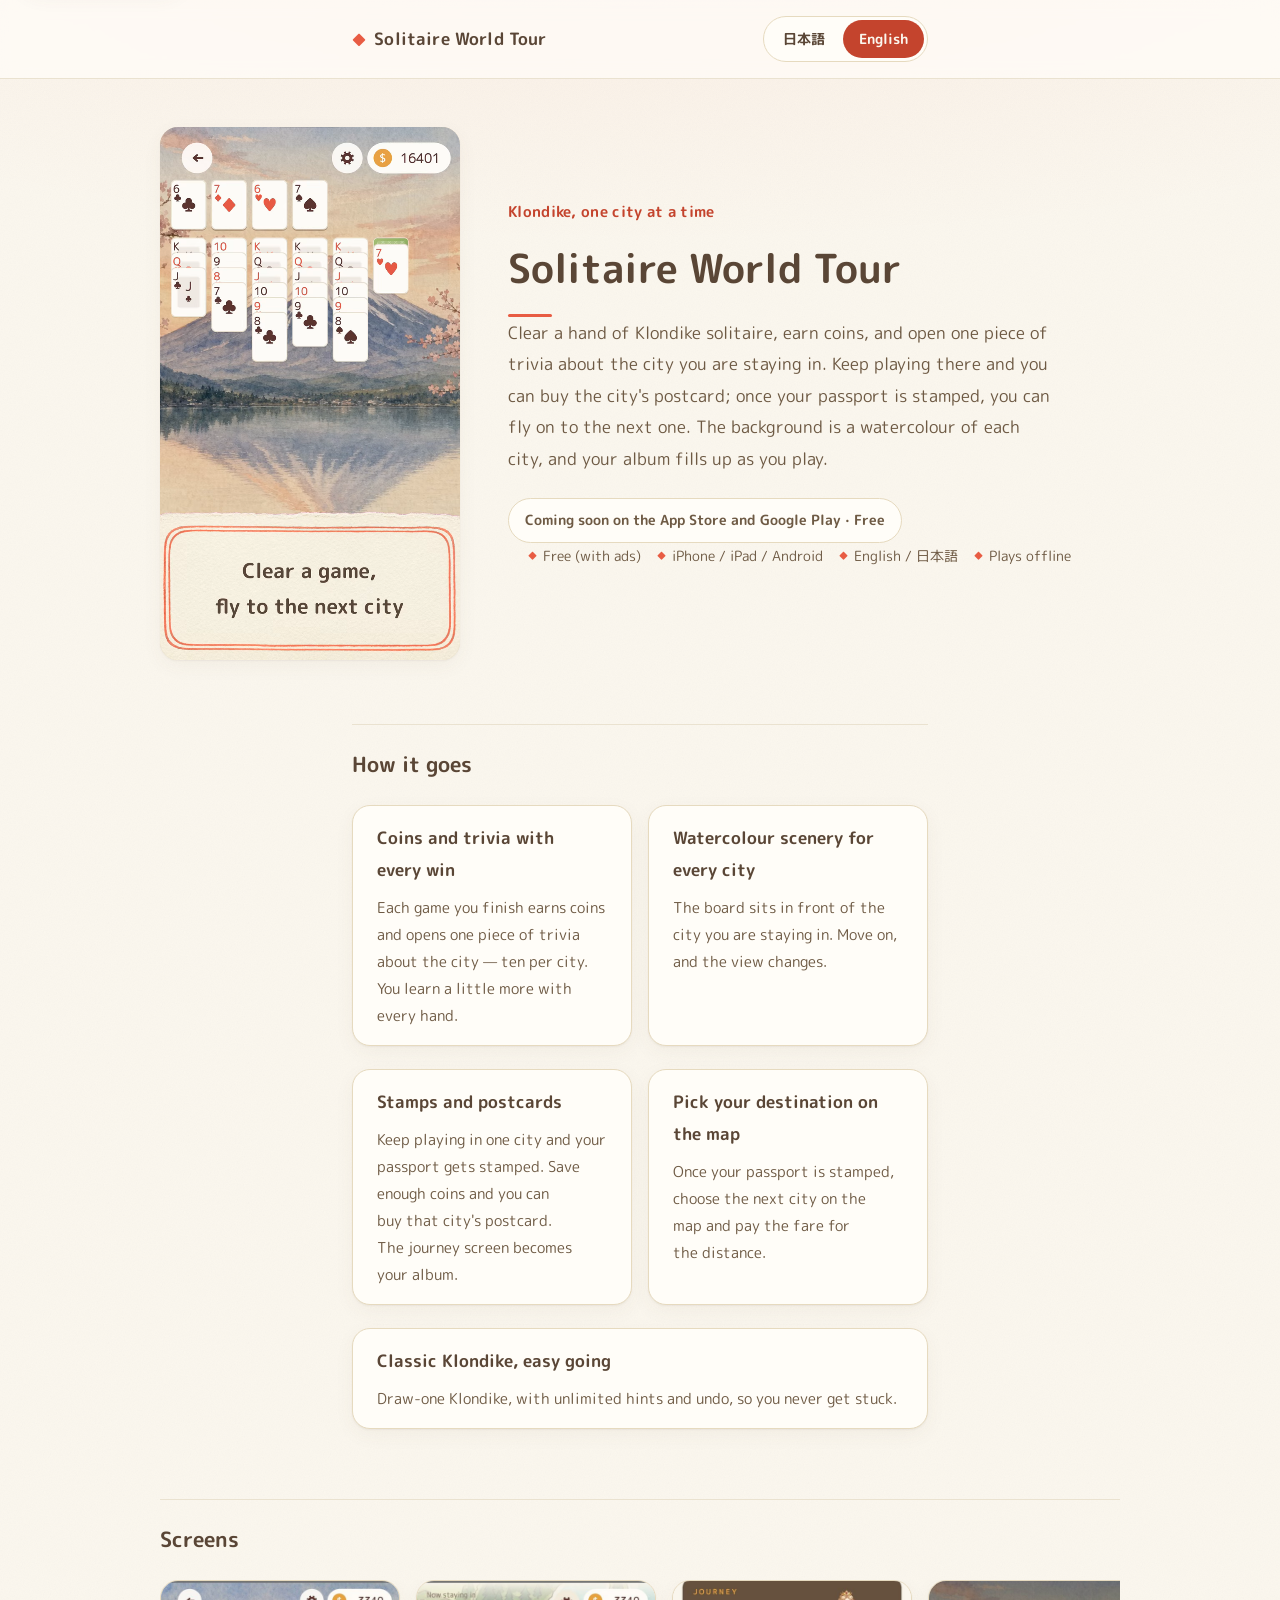
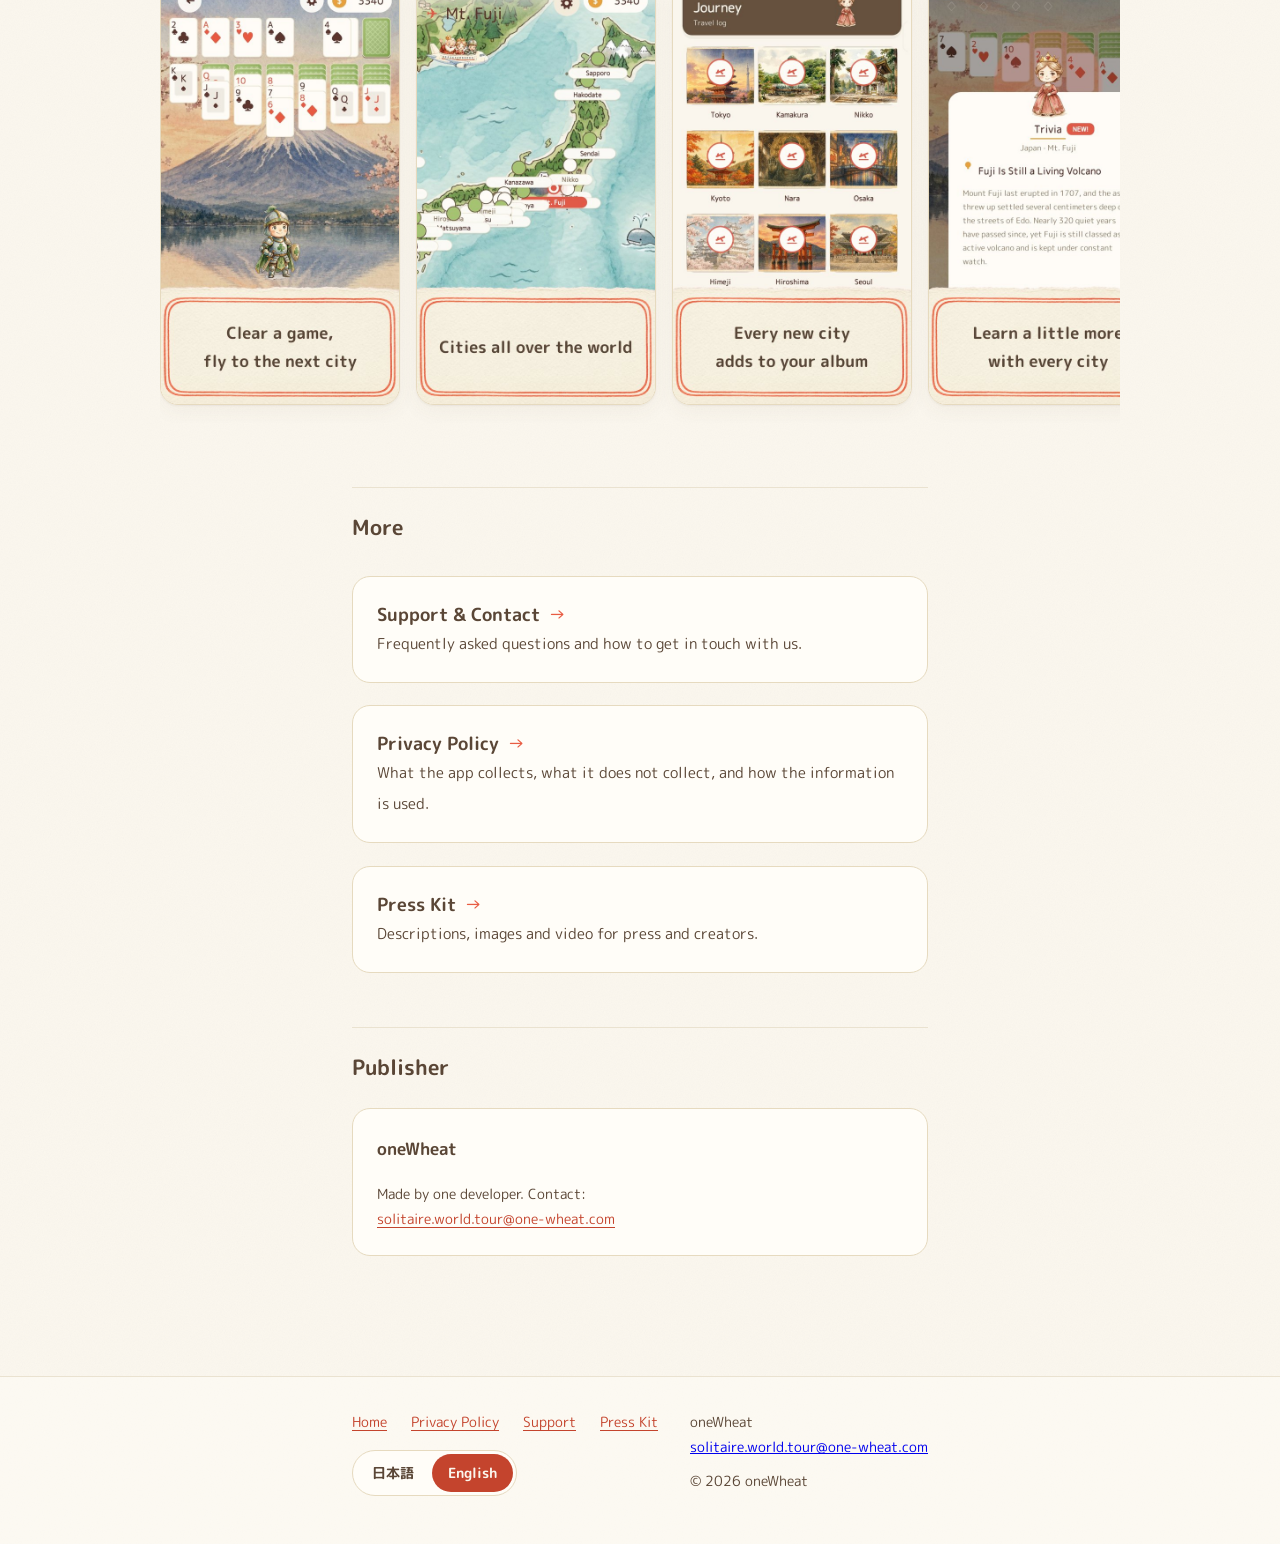
==== index.html @ 3967bf28 "update" ====
<!DOCTYPE html>
<html lang="ja">
<head>
<meta charset="utf-8">
<meta name="viewport" content="width=device-width, initial-scale=1">
<meta name="color-scheme" content="light">
<title>ソリティア世界旅行 / Solitaire World Tour</title>
<meta name="description" content="ソリティア世界旅行 — クロンダイク・ソリティアを遊んでコインを貯め、世界の街をひとつずつ巡る癒やし系のカードゲーム。Solitaire World Tour — clear a hand of Klondike, earn coins, and fly from city to city. Free on iOS and Android.">
<meta property="og:type" content="website">
<meta property="og:title" content="ソリティア世界旅行 / Solitaire World Tour">
<meta property="og:description" content="世界の街をめぐる、水彩のカードゲーム。Klondike, one city at a time.">
<meta property="og:image" content="https://shunchobi.github.io/solitaire-world-tour-site/assets/press/feature-graphic-ja.jpg">
<meta property="og:url" content="https://shunchobi.github.io/solitaire-world-tour-site/">
<meta name="twitter:card" content="summary_large_image">
<link rel="icon" href="assets/favicon.svg" type="image/svg+xml">
<link rel="preload" href="assets/fonts/mplus-rounded1c-400.woff2" as="font" type="font/woff2" crossorigin>
<link rel="stylesheet" href="assets/style.css">
<script>
/* 描画前に表示言語を決めてちらつきを防ぐ。切り替えの配線は assets/lang.js。
   優先順は ?lang= → 保存値 → 端末の言語。4 ページで同一内容に保つこと。 */
(function () {
  var d = document.documentElement, lang = null, saved = null;
  var m = /[?&]lang=(ja|en)(?:&|$)/.exec(window.location.search);
  if (m) { lang = m[1]; }
  if (!lang) {
    try { saved = window.localStorage.getItem("swlang"); } catch (e) {}
    if (saved === "ja" || saved === "en") { lang = saved; }
  }
  if (!lang) { lang = /^ja/i.test(navigator.language || "") ? "ja" : "en"; }
  d.className += (d.className ? " " : "") + "js";
  d.setAttribute("data-active-lang", lang);
  d.setAttribute("lang", lang);
})();
</script>
</head>
<body class="page">

<a class="skip" href="#main"><span class="t" data-lang="ja">本文へスキップ</span><span class="t" data-lang="en">Skip to content</span></a>

<header class="site-header">
  <div class="shell header-inner">
    <a class="wordmark" href="./"><span class="wordmark__suit" aria-hidden="true">&#9670;</span><span class="t" data-lang="ja">ソリティア世界旅行</span><span class="t" data-lang="en">Solitaire World Tour</span></a>
    <div class="lang" role="group" aria-label="言語 / Language">
      <button type="button" class="lang__btn" data-set-lang="ja" aria-pressed="true">日本語</button>
      <button type="button" class="lang__btn" data-set-lang="en" aria-pressed="false">English</button>
    </div>
  </div>
</header>

<main id="main" class="prose">

  <!-- ============================================================ 日本語 -->
  <div data-lang="ja">

    <section class="hero">
      <div class="shell shell--wide hero__inner">
        <div class="hero__video">
          <video autoplay muted loop playsinline preload="metadata" poster="assets/video/poster-ja.jpg" aria-label="ゲームの紹介動画(音声なし)">
            <source src="assets/video/promo-ja.webm" type="video/webm">
            <source src="assets/video/promo-ja.mp4" type="video/mp4">
          </video>
          <img class="hero__poster" src="assets/video/poster-ja.jpg" alt="富士山を背景にしたソリティアの盤面。見出し「ゲームをクリアして、次の街へ行こう」" width="720" height="1280">
        </div>
        <div class="hero__copy">
          <p class="hero__eyebrow">世界の街をめぐる、水彩のカードゲーム</p>
          <h1 class="hero__title">ソリティア世界旅行</h1>
          <p class="lead">ソリティアを 1 ゲームクリアするたびにコインが貯まり、滞在中の都市の豆知識がひとつ増えます。同じ都市で遊び続けると絵葉書が買えるようになり、パスポートのスタンプが押されて次の街へ旅立てます。背景はその都市を描いた水彩画で、遊ぶほど旅のアルバムが埋まっていきます。</p>
          <div class="stores" aria-label="配信ストア">
            <span class="stores__note">App Store / Google Play で近日配信予定 · 無料</span>
          </div>
          <ul class="facts">
            <li>無料(広告あり)</li>
            <li>iPhone / iPad / Android</li>
            <li>日本語 / English</li>
            <li>オフラインでも遊べます</li>
          </ul>
        </div>
      </div>
    </section>

    <section class="section">
      <div class="shell">
        <h2>旅のしかた</h2>
        <ul class="features">
          <li class="features__item"><strong>クリアするたび、コインと豆知識</strong><span>1 ゲーム終えるごとにコインが貯まり、その街の豆知識がひとつ開きます。1 都市に 10 個。読み終わるころには少し詳しくなっています。</span></li>
          <li class="features__item"><strong>街ごとの水彩の景色</strong><span>盤面の向こうに広がるのは、いま滞在している街の景色。街を移るたびに背景が変わります。</span></li>
          <li class="features__item"><strong>スタンプと絵葉書を集める</strong><span>同じ街で遊び続けるとパスポートにスタンプが押され、コインが貯まれば絵葉書も買えます。旅路の画面がアルバムになります。</span></li>
          <li class="features__item"><strong>行き先は地図から</strong><span>スタンプが押されたら、地図で次の街を選んで航空券を買います。遠い街ほど高くつきます。</span></li>
          <li class="features__item"><strong>定番のクロンダイク、気楽に</strong><span>ルールは 1 枚めくりのクロンダイク・ソリティア。ヒントも一手戻すのも何度でも使えるので、詰まっても止まりません。</span></li>
        </ul>
      </div>
    </section>

    <section class="section">
      <div class="shell shell--wide">
        <h2>画面</h2>
        <ul class="shots" aria-label="スクリーンショット">
          <li><img src="assets/shots/ja/02.jpg" alt="富士山の水彩を背景にした盤面。見出し「ゲームをクリアして、次の街へ行こう」" width="540" height="960" loading="lazy"></li>
          <li><img src="assets/shots/ja/03.jpg" alt="日本と韓国の都市にピンが並ぶ世界地図。見出し「旅先は世界中の街」" width="540" height="960" loading="lazy"></li>
          <li><img src="assets/shots/ja/04.jpg" alt="旅路の画面に並ぶ絵葉書とスタンプ。見出し「新しい街に着くたび、アルバムがたまる」" width="540" height="960" loading="lazy"></li>
          <li><img src="assets/shots/ja/05.jpg" alt="クリア直後に開いた豆知識のカード。見出し「訪れた街の豆知識で、どんどん詳しくなる」" width="540" height="960" loading="lazy"></li>
          <li><img src="assets/shots/ja/06.jpg" alt="ソウルに到着した場面。見出し「さあ、たくさんの街を訪れよう」" width="540" height="960" loading="lazy"></li>
        </ul>
      </div>
    </section>

    <section class="section">
      <div class="shell">
        <h2>ご案内</h2>
        <ul class="portal">
          <li class="portal__item">
            <a href="support.html">
              <span class="portal__title">サポート・お問い合わせ</span>
              <span class="portal__desc">よくあるご質問と、お問い合わせ先をご案内します。</span>
            </a>
          </li>
          <li class="portal__item">
            <a href="privacy.html">
              <span class="portal__title">プライバシーポリシー</span>
              <span class="portal__desc">このアプリが取得する情報、取得しない情報、その使い道についてご説明します。</span>
            </a>
          </li>
          <li class="portal__item">
            <a href="press.html">
              <span class="portal__title">プレスキット</span>
              <span class="portal__desc">メディアの方向けに、紹介文・画像・動画の素材をまとめています。</span>
            </a>
          </li>
        </ul>

        <h2>提供者</h2>
        <div class="card">
          <p class="contact">oneWheat</p>
          <p class="contact__note">個人で開発しています。お問い合わせ:<br><a href="mailto:solitaire.world.tour@one-wheat.com">solitaire.world.tour@one-wheat.com</a></p>
        </div>
      </div>
    </section>

  </div>

  <!-- ============================================================ English -->
  <div data-lang="en">

    <section class="hero">
      <div class="shell shell--wide hero__inner">
        <div class="hero__video">
          <video autoplay muted loop playsinline preload="metadata" poster="assets/video/poster-en.jpg" aria-label="Game trailer (no sound)">
            <source src="assets/video/promo-en.webm" type="video/webm">
            <source src="assets/video/promo-en.mp4" type="video/mp4">
          </video>
          <img class="hero__poster" src="assets/video/poster-en.jpg" alt="A solitaire board in front of a watercolour Mount Fuji, captioned “Clear a game, fly to the next city”" width="720" height="1280">
        </div>
        <div class="hero__copy">
          <p class="hero__eyebrow">Klondike, one city at a time</p>
          <h1 class="hero__title">Solitaire World Tour</h1>
          <p class="lead">Clear a hand of Klondike solitaire, earn coins, and open one piece of trivia about the city you are staying in. Keep playing there and you can buy the city's postcard; once your passport is stamped, you can fly on to the next one. The background is a watercolour of each city, and your album fills up as you play.</p>
          <div class="stores" aria-label="Stores">
            <span class="stores__note">Coming soon on the App Store and Google Play · Free</span>
          </div>
          <ul class="facts">
            <li>Free (with ads)</li>
            <li>iPhone / iPad / Android</li>
            <li>English / 日本語</li>
            <li>Plays offline</li>
          </ul>
        </div>
      </div>
    </section>

    <section class="section">
      <div class="shell">
        <h2>How it goes</h2>
        <ul class="features">
          <li class="features__item"><strong>Coins and trivia with every win</strong><span>Each game you finish earns coins and opens one piece of trivia about the city — ten per city. You learn a little more with every hand.</span></li>
          <li class="features__item"><strong>Watercolour scenery for every city</strong><span>The board sits in front of the city you are staying in. Move on, and the view changes.</span></li>
          <li class="features__item"><strong>Stamps and postcards</strong><span>Keep playing in one city and your passport gets stamped. Save enough coins and you can buy that city's postcard. The journey screen becomes your album.</span></li>
          <li class="features__item"><strong>Pick your destination on the map</strong><span>Once your passport is stamped, choose the next city on the map and pay the fare for the distance.</span></li>
          <li class="features__item"><strong>Classic Klondike, easy going</strong><span>Draw-one Klondike, with unlimited hints and undo, so you never get stuck.</span></li>
        </ul>
      </div>
    </section>

    <section class="section">
      <div class="shell shell--wide">
        <h2>Screens</h2>
        <ul class="shots" aria-label="Screenshots">
          <li><img src="assets/shots/en/02.jpg" alt="The solitaire board in front of a watercolour Mount Fuji, captioned “Clear a game, fly to the next city”" width="540" height="960" loading="lazy"></li>
          <li><img src="assets/shots/en/03.jpg" alt="A world map with pins on cities in Japan and Korea, captioned “Cities all over the world”" width="540" height="960" loading="lazy"></li>
          <li><img src="assets/shots/en/04.jpg" alt="Postcards and stamps lined up on the journey screen, captioned “Every new city adds to your album”" width="540" height="960" loading="lazy"></li>
          <li><img src="assets/shots/en/05.jpg" alt="A trivia card opened right after a win, captioned “Learn a little more with every city”" width="540" height="960" loading="lazy"></li>
          <li><img src="assets/shots/en/06.jpg" alt="Arriving in Seoul, captioned “So many more cities to visit”" width="540" height="960" loading="lazy"></li>
        </ul>
      </div>
    </section>

    <section class="section">
      <div class="shell">
        <h2>More</h2>
        <ul class="portal">
          <li class="portal__item">
            <a href="support.html">
              <span class="portal__title">Support &amp; Contact</span>
              <span class="portal__desc">Frequently asked questions and how to get in touch with us.</span>
            </a>
          </li>
          <li class="portal__item">
            <a href="privacy.html">
              <span class="portal__title">Privacy Policy</span>
              <span class="portal__desc">What the app collects, what it does not collect, and how the information is used.</span>
            </a>
          </li>
          <li class="portal__item">
            <a href="press.html">
              <span class="portal__title">Press Kit</span>
              <span class="portal__desc">Descriptions, images and video for press and creators.</span>
            </a>
          </li>
        </ul>

        <h2>Publisher</h2>
        <div class="card">
          <p class="contact">oneWheat</p>
          <p class="contact__note">Made by one developer. Contact:<br><a href="mailto:solitaire.world.tour@one-wheat.com">solitaire.world.tour@one-wheat.com</a></p>
        </div>
      </div>
    </section>

  </div>

</main>

<footer class="site-footer">
  <div class="shell footer-inner">
    <div class="footer-nav">
      <ul class="footer-links">
        <li><a href="./"><span class="t" data-lang="ja">ホーム</span><span class="t" data-lang="en">Home</span></a></li>
        <li><a href="privacy.html"><span class="t" data-lang="ja">プライバシーポリシー</span><span class="t" data-lang="en">Privacy Policy</span></a></li>
        <li><a href="support.html"><span class="t" data-lang="ja">サポート</span><span class="t" data-lang="en">Support</span></a></li>
        <li><a href="press.html"><span class="t" data-lang="ja">プレスキット</span><span class="t" data-lang="en">Press Kit</span></a></li>
      </ul>
      <div class="lang" role="group" aria-label="言語 / Language">
        <button type="button" class="lang__btn" data-set-lang="ja" aria-pressed="true">日本語</button>
        <button type="button" class="lang__btn" data-set-lang="en" aria-pressed="false">English</button>
      </div>
    </div>
    <div class="footer-meta">
      <p>oneWheat</p>
      <p><a href="mailto:solitaire.world.tour@one-wheat.com">solitaire.world.tour@one-wheat.com</a></p>
      <p class="copyright">&copy; 2026 oneWheat</p>
    </div>
  </div>
</footer>

<script src="assets/lang.js"></script>
</body>
</html>
---- assets/style.css ----
@charset "UTF-8";

/* ソリティア世界旅行 公開ページ 共通スタイル
   設計は .design/DESIGN_BRIEF.md、色は docs/design/worldview.md のカラートークンに準拠。
   純黒は使わない。影は暖かいセピアで作る。 */

/* ---------------------------------------------------------------- font */
/* リポジトリの TTF から作った woff2 サブセット。tools/build-fonts.sh で再生成する。 */
@font-face {
  font-family: "M PLUS Rounded 1c Subset";
  src: url("fonts/mplus-rounded1c-400.woff2") format("woff2");
  font-weight: 400;
  font-style: normal;
  font-display: swap;
}
@font-face {
  font-family: "M PLUS Rounded 1c Subset";
  src: url("fonts/mplus-rounded1c-700.woff2") format("woff2");
  font-weight: 700;
  font-style: normal;
  font-display: swap;
}

/* --------------------------------------------------------------- tokens */
:root {
  color-scheme: light;

  --cream: #fbf7ee;
  --surface: #fffdf8;
  --border: #e6dabf;
  --divider: #eae2d0;

  /* 文字に使える色。cream 地でのコントラスト比を併記する。 */
  --ink: #5a4636;      /* 8.30:1 — 本文・見出し */
  --ink-mid: #6e5a44;  /* 6.12:1 — 副次テキスト(worldview.md の pinStroke) */
  --link: #c4442d;     /* 4.66:1 — リンク文字。cream を載せても 4.66:1 */

  /* 文字に使わない色。装飾・塗りのみ。 */
  --accent: #e85c43;   /* 3.25:1 — 罫線・フォーカスリング・下線 */
  --gold: #edb23e;     /* 1.78:1 — 差し色 */

  --s1: 4px;
  --s2: 8px;
  --s3: 12px;
  --s4: 16px;
  --s6: 24px;
  --s8: 32px;
  --s12: 48px;
  --s16: 64px;
  --s24: 96px;

  --r-sm: 10px;
  --r-md: 18px;
  --r-pill: 999px;

  --shadow-subtle: 0 1px 2px rgba(90, 70, 54, 0.06), 0 6px 20px rgba(90, 70, 54, 0.05);

  /* サブセットが落ちても丸ゴシックであることは保たれるよう、
     ui-rounded と ヒラギノ丸ゴ を先に置く。 */
  --font-sans: "M PLUS Rounded 1c Subset", "M PLUS Rounded 1c", "Rounded Mplus 1c",
    ui-rounded, "Hiragino Maru Gothic ProN", "Hiragino Sans", "Yu Gothic Medium",
    "Noto Sans JP", system-ui, sans-serif;

  /* ヘッダー・本文・フッターを同じ幅にして、ページの左端を一本に通す。 */
  --measure: 40rem;
}

/* ---------------------------------------------------------------- reset */
*,
*::before,
*::after {
  box-sizing: border-box;
}

html {
  -webkit-text-size-adjust: 100%;
  scroll-behavior: smooth;
}

body {
  margin: 0;
  font-family: var(--font-sans);
  font-size: 16px;
  line-height: 1.9;
  color: var(--ink);
  background-color: var(--cream);
  /* 上端のやわらかい朱の滲みと、水彩紙のざらつき。どちらもごく薄く敷くだけ。 */
  background-image:
    radial-gradient(130% 52% at 50% -8%, rgba(232, 92, 67, 0.06), rgba(232, 92, 67, 0) 68%),
    url("data:image/svg+xml,%3Csvg xmlns='http://www.w3.org/2000/svg' width='140' height='140'%3E%3Cfilter id='n'%3E%3CfeTurbulence type='fractalNoise' baseFrequency='.85' numOctaves='3' stitchTiles='stitch'/%3E%3CfeColorMatrix type='saturate' values='0'/%3E%3C/filter%3E%3Crect width='140' height='140' filter='url(%23n)' opacity='.05'/%3E%3C/svg%3E");
  background-repeat: no-repeat, repeat;
  background-attachment: fixed, scroll;
  text-wrap: pretty;
  -webkit-font-smoothing: antialiased;
}

img {
  max-width: 100%;
  height: auto;
}

/* ------------------------------------------------------------ 言語切替 */
/* 既定は日英とも表示する。JavaScript が有効なときだけ片方を隠す。
   これで審査担当の環境で JS が無効でも、両言語とも必ず読める。 */
html.js[data-active-lang="ja"] [data-lang="en"],
html.js[data-active-lang="en"] [data-lang="ja"] {
  display: none;
}

/* JS 無効時、隣り合う短い文字列の区切り。 */
html:not(.js) .t[data-lang="en"]::before {
  content: " / ";
  color: var(--ink-mid);
}

/* JS 無効時は切り替えボタンが働かないので出さない。 */
html:not(.js) .lang {
  display: none;
}

/* -------------------------------------------------------- skip link */
.skip {
  position: absolute;
  left: var(--s4);
  top: calc(-1 * var(--s16));
  z-index: 10;
  padding: var(--s3) var(--s6);
  border-radius: var(--r-pill);
  background: var(--surface);
  border: 1px solid var(--border);
  box-shadow: var(--shadow-subtle);
  color: var(--ink);
  font-weight: 700;
  text-decoration: none;
  transition: top 140ms ease-out;
}

.skip:focus-visible {
  top: var(--s4);
}

/* ------------------------------------------------------------- shell */
.shell {
  width: 100%;
  max-width: var(--measure);
  margin-inline: auto;
  padding-inline: 20px;
}

/* ------------------------------------------------------------ header */
.site-header {
  border-bottom: 1px solid var(--divider);
  background: rgba(255, 253, 248, 0.72);
  backdrop-filter: blur(8px);
  -webkit-backdrop-filter: blur(8px);
}

.header-inner {
  display: flex;
  flex-direction: column;
  align-items: flex-start;
  gap: var(--s3);
  padding-block: var(--s4);
}

.wordmark {
  display: inline-flex;
  align-items: baseline;
  gap: var(--s2);
  color: var(--ink);
  font-size: 17px;
  font-weight: 700;
  letter-spacing: 0.01em;
  text-decoration: none;
}

.wordmark__suit {
  color: var(--accent);
  font-size: 14px;
}

.wordmark:hover {
  text-decoration: underline;
  text-underline-offset: 4px;
}

.lang {
  display: inline-flex;
  padding: 3px;
  gap: 2px;
  border: 1px solid var(--border);
  border-radius: var(--r-pill);
  background: var(--surface);
}

.lang__btn {
  min-height: 38px;
  padding: 7px 16px;
  border: 0;
  border-radius: var(--r-pill);
  background: transparent;
  color: var(--ink);
  font-family: inherit;
  font-size: 14px;
  font-weight: 700;
  line-height: 1.6;
  cursor: pointer;
  transition: background-color 140ms ease-out, color 140ms ease-out;
}

.lang__btn:hover {
  background: rgba(232, 92, 67, 0.09);
}

.lang__btn:active {
  background: rgba(232, 92, 67, 0.16);
}

/* 選択中。地は --accent(3.25:1)ではなく --link を使う。
   cream の文字を載せて 4.66:1 になり、通常サイズの文字でも AA を満たす。 */
.lang__btn[aria-pressed="true"] {
  background: var(--link);
  color: var(--cream);
}

/* --------------------------------------------------------- page head */
.page-head {
  padding-block: var(--s16) var(--s8);
}

.page-head h1 {
  margin: 0;
  font-size: 30px;
  font-weight: 700;
  line-height: 1.4;
  letter-spacing: 0.01em;
}

.page-head h1::after {
  content: "";
  display: block;
  width: 44px;
  height: 3px;
  margin-top: var(--s4);
  border-radius: var(--r-pill);
  background: var(--accent);
}

.lead {
  max-width: 34rem;
  margin: var(--s6) 0 0;
  font-size: 17px;
  line-height: 1.85;
  color: var(--ink-mid);
}

.updated {
  margin: var(--s4) 0 0;
  font-size: 13px;
  line-height: 1.7;
  color: var(--ink);
}

/* ------------------------------------------------------------- prose */
.prose {
  padding-bottom: var(--s16);
}

.prose h2 {
  margin: var(--s12) 0 var(--s4);
  padding-top: var(--s6);
  border-top: 1px solid var(--divider);
  font-size: 21px;
  font-weight: 700;
  line-height: 1.5;
  scroll-margin-top: var(--s6);
}

/* 見出しの前の余白は、文書の途中では広く取りたいが、
   リード文のすぐ下に来る最初の見出しでは空きすぎる。 */
.page-head + h2 {
  margin-top: var(--s6);
}

.prose h3 {
  margin: var(--s8) 0 var(--s3);
  font-size: 17px;
  font-weight: 700;
  line-height: 1.6;
}

.prose p,
.prose ul,
.prose ol {
  margin: 0 0 1em;
}

.prose ul,
.prose ol {
  padding-left: 1.4em;
}

.prose li {
  margin-bottom: 0.4em;
}

.prose li::marker {
  color: var(--ink-mid);
}

.prose a,
.footer-links a,
.contact a {
  color: var(--link);
  text-decoration: underline;
  text-decoration-thickness: 1px;
  text-underline-offset: 3px;
  transition: text-decoration-thickness 120ms ease-out;
}

.prose a:hover,
.footer-links a:hover,
.contact a:hover {
  text-decoration-thickness: 2px;
}

.prose strong {
  font-weight: 700;
}

:focus-visible {
  outline: 2px solid var(--accent);
  outline-offset: 2px;
  border-radius: 3px;
}

/* --------------------------------------------------------------- toc */
.toc {
  margin: var(--s8) 0 0;
  padding: var(--s6);
  border: 1px solid var(--border);
  border-radius: var(--r-md);
  background: var(--surface);
}

.toc h2 {
  margin: 0 0 var(--s3);
  padding: 0;
  border: 0;
  font-size: 14px;
  font-weight: 700;
  letter-spacing: 0.06em;
  color: var(--ink-mid);
}

.toc ol {
  margin: 0;
  padding-left: 1.3em;
  columns: 1;
}

.toc li {
  margin-bottom: 0.3em;
  line-height: 1.7;
}

.toc a {
  color: var(--link);
  text-decoration: underline;
  text-decoration-thickness: 1px;
  text-underline-offset: 3px;
}

/* -------------------------------------------------------------- card */
.card {
  margin: var(--s6) 0;
  padding: var(--s6);
  border: 1px solid var(--border);
  border-radius: var(--r-md);
  background: var(--surface);
}

.card > :first-child {
  margin-top: 0;
}

.card > :last-child {
  margin-bottom: 0;
}

.card h3 {
  margin-top: 0;
}

.contact {
  font-size: 17px;
  font-weight: 700;
}

.contact__note {
  margin-top: var(--s2);
  font-size: 14px;
  font-weight: 400;
  line-height: 1.75;
  color: var(--ink);
}

/* --------------------------------------------------------------- faq */
.faq {
  margin: var(--s6) 0 0;
  border-top: 1px solid var(--divider);
}

.faq__item {
  padding-block: var(--s6);
  border-bottom: 1px solid var(--divider);
}

.faq__q {
  margin: 0 0 var(--s3);
  font-size: 17px;
  font-weight: 700;
  line-height: 1.6;
}

.faq__item p:last-child {
  margin-bottom: 0;
}

/* ------------------------------------------------------------- table */
.table-wrap {
  margin: var(--s4) 0 var(--s6);
  overflow-x: auto;
  border: 1px solid var(--border);
  border-radius: var(--r-sm);
  background: var(--surface);
}

table {
  width: 100%;
  min-width: 34rem;
  border-collapse: collapse;
  font-size: 15px;
  line-height: 1.75;
}

tbody th[scope="row"] {
  white-space: nowrap;
}

th,
td {
  padding: var(--s3) var(--s4);
  text-align: left;
  vertical-align: top;
  border-bottom: 1px solid var(--divider);
}

thead th {
  font-weight: 700;
  white-space: nowrap;
  background: rgba(234, 226, 208, 0.4);
}

tbody tr:last-child th,
tbody tr:last-child td {
  border-bottom: 0;
}

/* ------------------------------------------------------------ portal */
/* index の 2 つの入口。カード全体がリンク。
   `.prose ul` の字下げに負けないよう、詳細度を合わせておく。 */
.prose .portal {
  display: grid;
  gap: var(--s4);
  margin: var(--s8) 0 0;
  padding: 0;
  list-style: none;
}

.portal__item a {
  display: block;
  padding: var(--s6);
  border: 1px solid var(--border);
  border-radius: var(--r-md);
  background: var(--surface);
  color: var(--ink);
  text-decoration: none;
  transition: border-color 140ms ease-out, box-shadow 140ms ease-out,
    transform 140ms ease-out;
}

.portal__item a:hover {
  border-color: var(--accent);
  box-shadow: var(--shadow-subtle);
  transform: translateY(-2px);
}

.portal__title {
  display: flex;
  align-items: center;
  gap: var(--s2);
  font-size: 18px;
  font-weight: 700;
  line-height: 1.5;
}

.portal__title::after {
  content: "→";
  color: var(--accent);
  font-weight: 400;
}

.portal__desc {
  margin: var(--s2) 0 0;
  font-size: 15px;
  line-height: 1.75;
  color: var(--ink);
}

/* ------------------------------------------------------------ footer */
.site-footer {
  margin-top: auto;
  padding-block: var(--s8) var(--s12);
  border-top: 1px solid var(--divider);
  background: rgba(255, 253, 248, 0.5);
  font-size: 14px;
  line-height: 1.8;
}

.footer-inner {
  display: flex;
  flex-direction: column;
  gap: var(--s6);
}

/* 長い法務ページではヘッダーのトグルまで戻るのが遠いので、フッターにも同じものを置く。 */
.footer-nav {
  display: flex;
  flex-direction: column;
  align-items: flex-start;
  gap: var(--s4);
}

.footer-links {
  display: flex;
  flex-wrap: wrap;
  gap: var(--s2) var(--s6);
  margin: 0;
  padding: 0;
  list-style: none;
}

.footer-meta p {
  margin: 0;
}

.footer-meta .copyright {
  margin-top: var(--s2);
  color: var(--ink);
}

/* ------------------------------------------------------------ layout */
.page {
  display: flex;
  flex-direction: column;
  min-height: 100dvh;
}

/* -------------------------------------------------------- responsive */
/* 狭い画面では表を行ごとのブロックに積み替える。3 列のまま横スクロールさせると
   1 列目が 1 文字ずつ折り返してしまい、いちばん読ませたい表が読めなくなるため。
   隠れた列見出しは各セルの data-label から補う。 */
@media (max-width: 599px) {
  .table-wrap {
    overflow-x: visible;
    border: 0;
    border-radius: 0;
    background: none;
  }

  .table-wrap thead {
    display: none;
  }

  .table-wrap table,
  .table-wrap tbody,
  .table-wrap tr,
  .table-wrap th,
  .table-wrap td {
    display: block;
    width: auto;
    min-width: 0;
  }

  .table-wrap th,
  .table-wrap td {
    padding: 0;
    border: 0;
  }

  .table-wrap tbody tr {
    margin-bottom: var(--s4);
    padding: var(--s4);
    border: 1px solid var(--border);
    border-radius: var(--r-sm);
    background: var(--surface);
  }

  .table-wrap tbody tr:last-child {
    margin-bottom: 0;
  }

  .table-wrap tbody th[scope="row"] {
    margin-bottom: var(--s3);
    font-size: 16px;
    white-space: normal;
  }

  .table-wrap td {
    margin-top: var(--s3);
  }

  .table-wrap td::before {
    content: attr(data-label);
    display: block;
    margin-bottom: 2px;
    font-size: 12px;
    font-weight: 700;
    letter-spacing: 0.04em;
    color: var(--ink-mid);
  }
}

@media (min-width: 600px) {
  .shell {
    padding-inline: 32px;
  }

  .header-inner {
    flex-direction: row;
    align-items: center;
    justify-content: space-between;
  }

  .page-head h1 {
    font-size: 34px;
  }

  .toc ol {
    columns: 2;
    column-gap: var(--s8);
  }

  .toc li {
    break-inside: avoid;
  }

  .footer-inner {
    flex-direction: row;
    align-items: flex-start;
    justify-content: space-between;
    gap: var(--s8);
  }
}

/* --------------------------------------------------------- 動きの抑制 */
@media (prefers-reduced-motion: reduce) {
  html {
    scroll-behavior: auto;
  }

  *,
  *::before,
  *::after {
    animation-duration: 0.01ms !important;
    animation-iteration-count: 1 !important;
    transition-duration: 0.01ms !important;
  }
}

/* --------------------------------------------------------------- 印刷 */
@media print {
  html.js [data-lang] {
    display: revert !important;
  }

  body {
    background: #fff;
    color: #3d3025;
  }

  .site-header,
  .skip,
  .lang,
  .toc {
    display: none;
  }

  .prose a::after {
    content: " (" attr(href) ")";
    font-size: 11px;
    word-break: break-all;
  }
}

/* ------------------------------------------------------------ top page */
/* 紹介ページ(index.html)とプレスキット(press.html)で使う。本文の幅(--measure)より
   広い帯を使う区画には .shell--wide を付ける。 */
.shell--wide {
  max-width: 64rem;
}

.hero {
  padding-block: var(--s12) var(--s8);
}

.hero__inner {
  display: grid;
  gap: var(--s8);
  align-items: center;
}

.hero__video {
  position: relative;
  width: min(100%, 300px);
  margin-inline: auto;
  aspect-ratio: 9 / 16;
  border-radius: var(--r-md);
  overflow: hidden;
  background: var(--border);
  box-shadow: var(--shadow-subtle);
}

.hero__video video,
.hero__video .hero__poster {
  display: block;
  width: 100%;
  height: 100%;
  object-fit: cover;
}

.hero__video .hero__poster {
  display: none;
}

.hero__eyebrow {
  margin: 0 0 var(--s2);
  font-size: 15px;
  font-weight: 700;
  letter-spacing: 0.02em;
  color: var(--link);
}

.hero__title {
  margin: 0;
  font-size: 34px;
  font-weight: 700;
  line-height: 1.3;
}

.hero__title::after {
  content: "";
  display: block;
  width: 44px;
  height: 3px;
  margin-top: 20px;
  border-radius: var(--r-pill);
  background: var(--accent);
}

.stores {
  display: flex;
  flex-wrap: wrap;
  gap: var(--s3);
  align-items: center;
  margin-top: var(--s6);
}

.stores img {
  display: block;
  height: 48px;
  width: auto;
}

.stores__note {
  display: inline-block;
  padding: var(--s2) var(--s4);
  border: 1px solid var(--border);
  border-radius: var(--r-pill);
  background: var(--surface);
  font-size: 14px;
  font-weight: 700;
  color: var(--ink-mid);
}

.facts {
  display: flex;
  flex-wrap: wrap;
  gap: var(--s2) var(--s4);
  margin: var(--s4) 0 0;
  padding: 0;
  list-style: none;
  font-size: 14px;
  color: var(--ink-mid);
}

.facts li::before {
  content: "\25C6";
  margin-right: 6px;
  font-size: 9px;
  color: var(--accent);
  vertical-align: 2px;
}

.section {
  padding-block: var(--s8);
}

.section h2:first-child {
  margin-top: 0;
}

.prose .features {
  display: grid;
  gap: var(--s4);
  margin: var(--s6) 0 0;
  padding: 0;
  list-style: none;
}

.features__item {
  padding: var(--s4) var(--s6);
  border: 1px solid var(--border);
  border-radius: var(--r-md);
  background: var(--surface);
  box-shadow: var(--shadow-subtle);
}

.features__item strong {
  display: block;
  margin-bottom: var(--s2);
  font-size: 17px;
}

.features__item span {
  display: block;
  font-size: 15px;
  line-height: 1.8;
  color: var(--ink-mid);
}

.prose .shots {
  display: flex;
  gap: var(--s4);
  margin: var(--s6) 0 0;
  padding: 0 0 var(--s3);
  list-style: none;
  overflow-x: auto;
  scroll-snap-type: x mandatory;
  -webkit-overflow-scrolling: touch;
}

.shots li {
  flex: 0 0 auto;
  width: min(68vw, 240px);
  scroll-snap-align: start;
}

.shots img {
  display: block;
  width: 100%;
  height: auto;
  border-radius: var(--r-md);
  border: 1px solid var(--border);
  box-shadow: var(--shadow-subtle);
}

/* プレスキット */
.press-grid {
  display: grid;
  gap: var(--s4);
  grid-template-columns: repeat(auto-fill, minmax(140px, 1fr));
  margin: var(--s6) 0 0;
  padding: 0;
  list-style: none;
}

.press-grid li {
  margin: 0;
}

.press-grid a {
  display: block;
  color: inherit;
  text-decoration: none;
}

.press-grid img {
  display: block;
  width: 100%;
  height: auto;
  border: 1px solid var(--border);
  border-radius: var(--r-sm);
  background: var(--surface);
}

.press-grid figcaption {
  margin-top: var(--s2);
  font-size: 13px;
  line-height: 1.6;
  color: var(--ink-mid);
}

.prose .download {
  display: inline-block;
  margin-top: var(--s4);
  padding: var(--s3) var(--s6);
  border-radius: var(--r-pill);
  background: var(--accent);
  color: var(--cream);
  font-weight: 700;
  text-decoration: none;
  box-shadow: var(--shadow-subtle);
}

.prose .download:hover {
  filter: brightness(0.95);
}

.copyblock {
  margin: var(--s4) 0 0;
  padding: var(--s4) var(--s6);
  border: 1px solid var(--border);
  border-radius: var(--r-sm);
  background: var(--surface);
  font-size: 15px;
  line-height: 1.85;
  white-space: pre-wrap;
}

@media (min-width: 700px) {
  .hero__inner {
    grid-template-columns: 300px minmax(0, 1fr);
    gap: var(--s12);
  }

  .hero__video {
    margin-inline: 0;
  }

  .hero__title {
    font-size: 40px;
  }

  .prose .features {
    grid-template-columns: repeat(2, minmax(0, 1fr));
  }

  .prose .features .features__item:last-child {
    grid-column: 1 / -1;
  }
}

@media (prefers-reduced-motion: reduce) {
  /* 動きを減らす設定では自動再生の動画を出さず、最初の 1 フレームの静止画にする。 */
  .hero__video video {
    display: none;
  }

  .hero__video .hero__poster {
    display: block;
  }
}
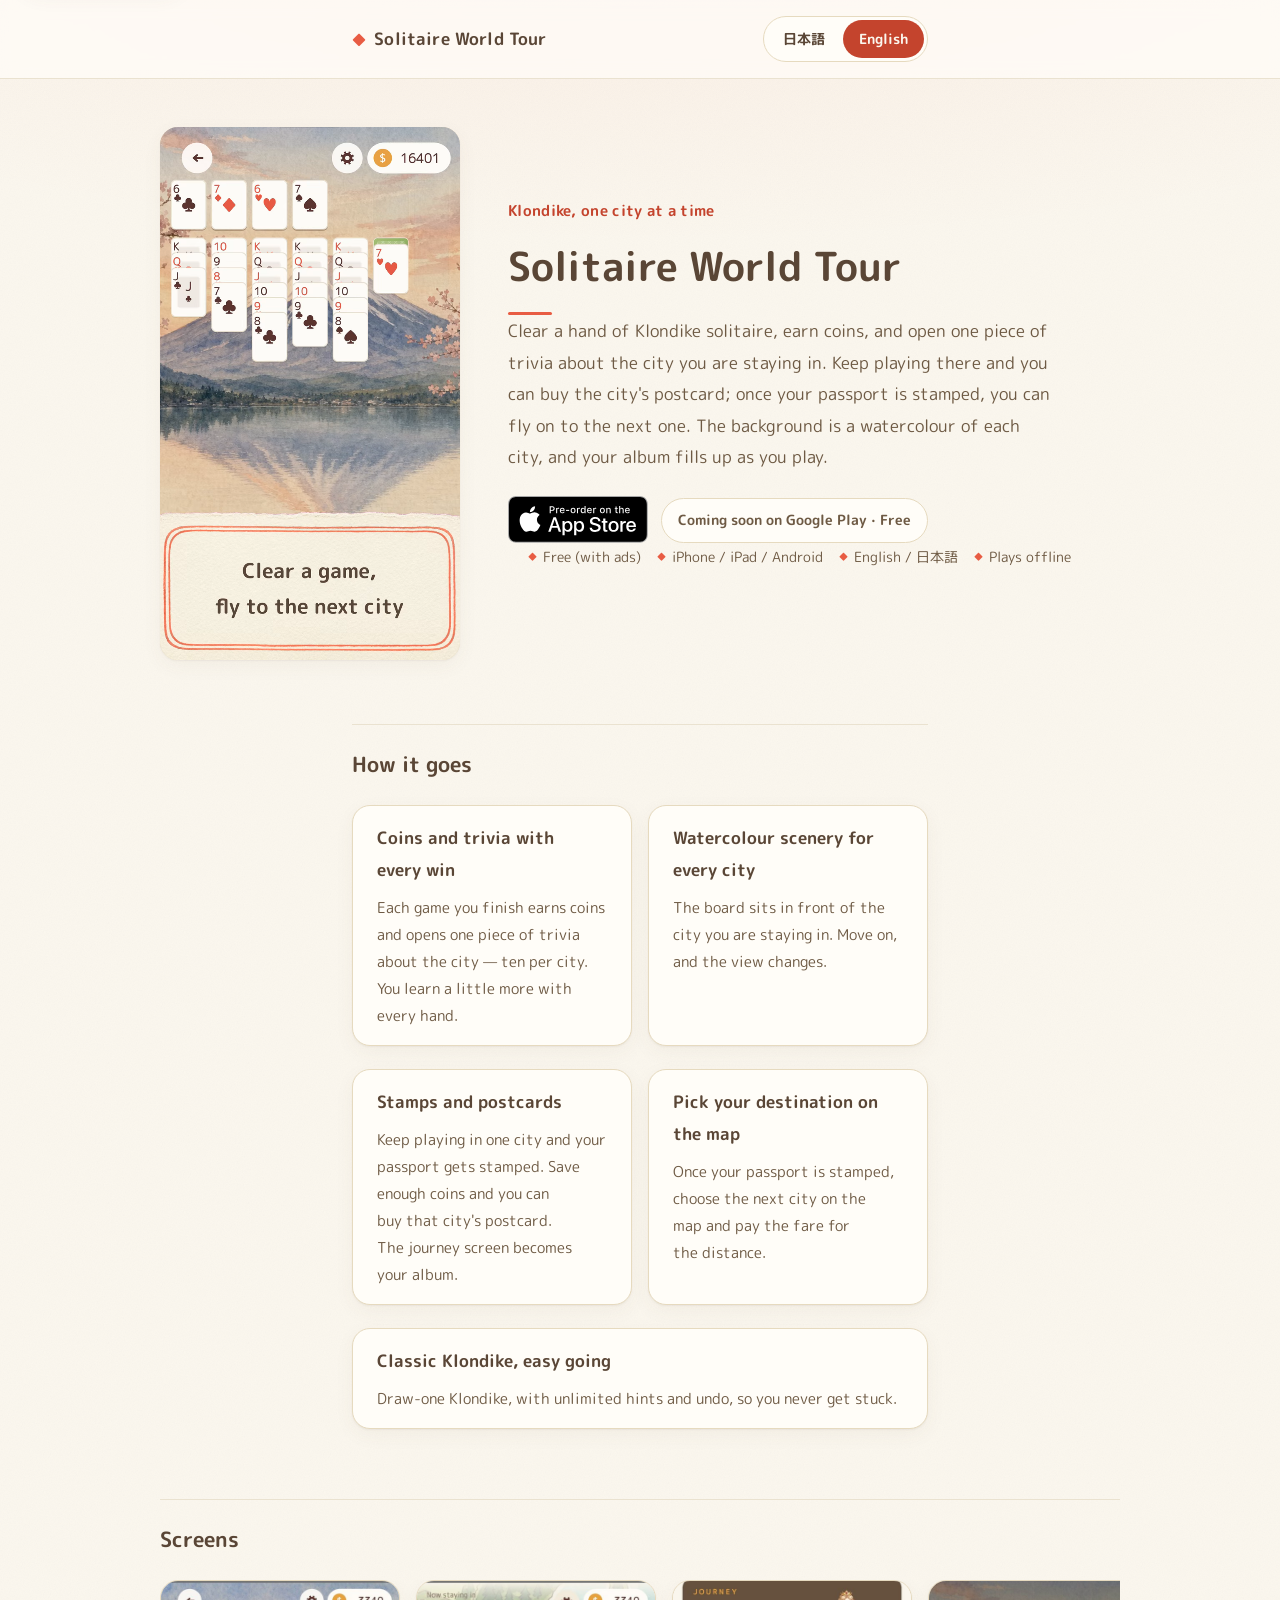
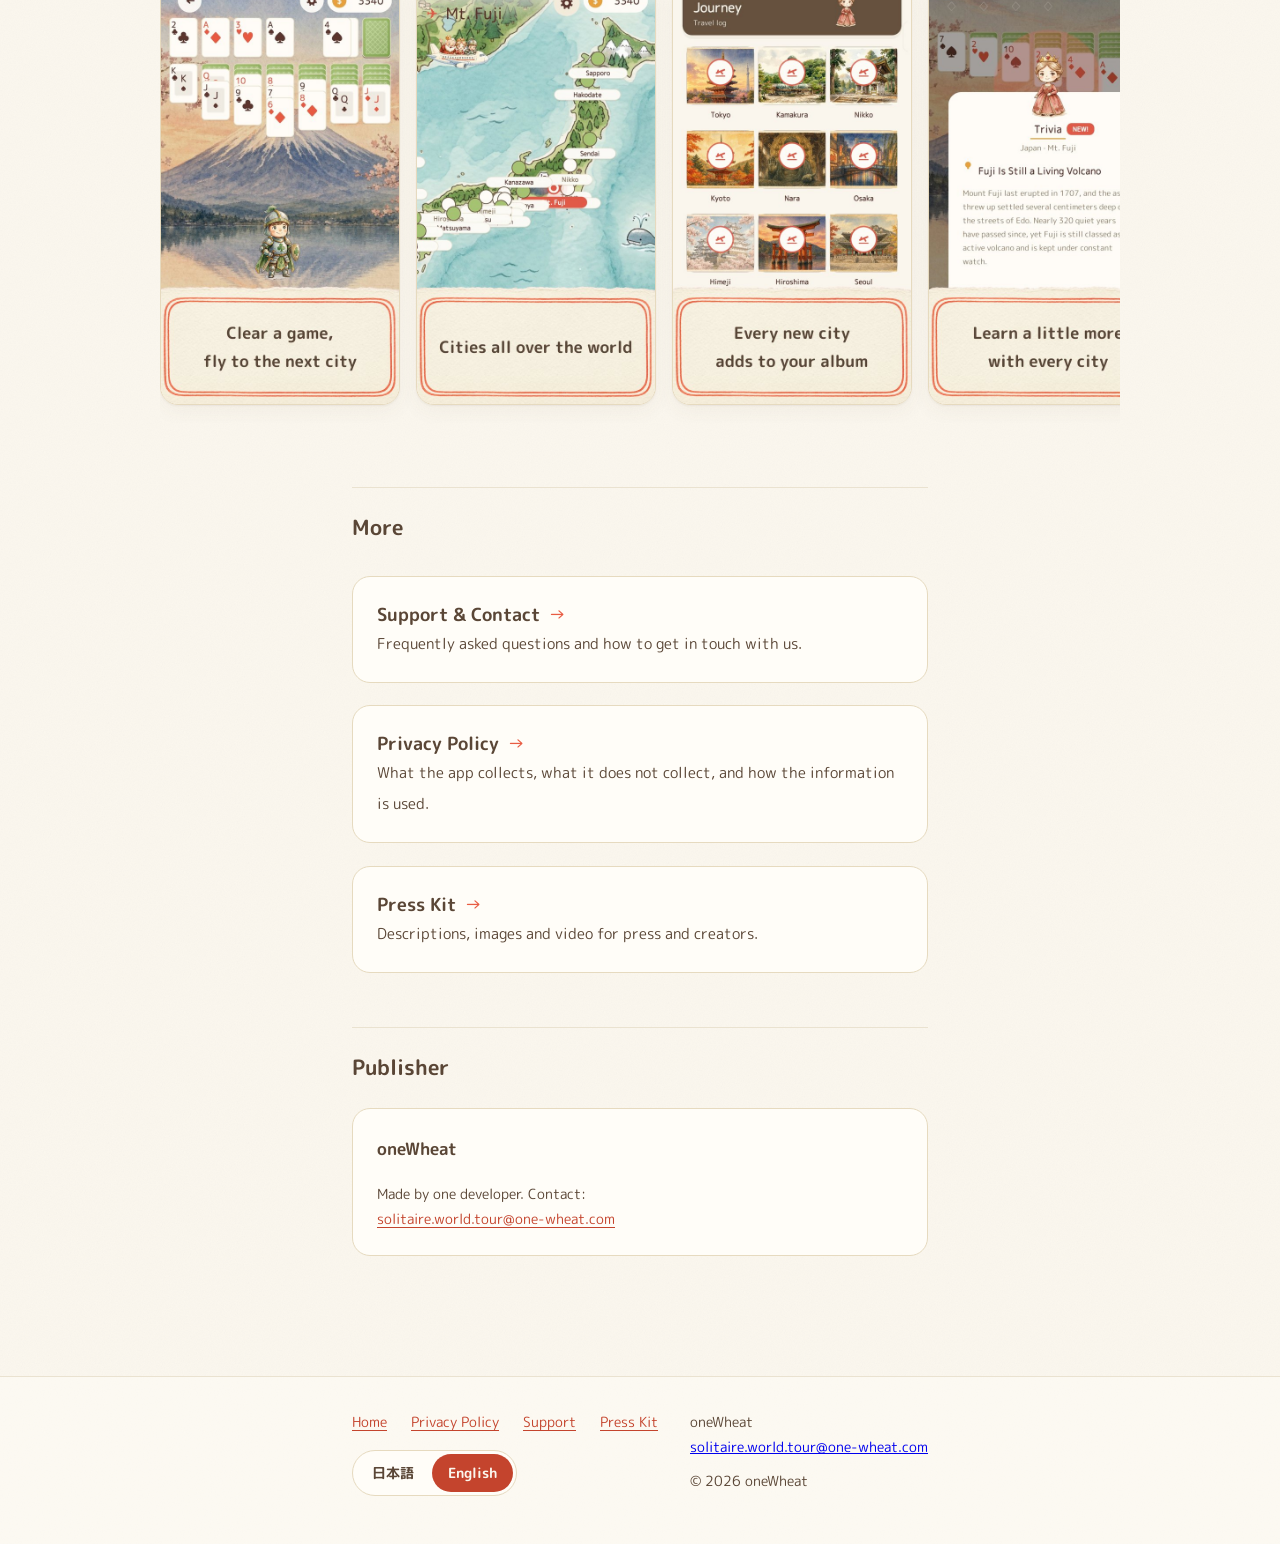
==== commit 88e75db1: "update" ====
--- a/index.html
+++ b/index.html
@@ -66,7 +66,8 @@
           <h1 class="hero__title">ソリティア世界旅行</h1>
           <p class="lead">ソリティアを 1 ゲームクリアするたびにコインが貯まり、滞在中の都市の豆知識がひとつ増えます。同じ都市で遊び続けると絵葉書が買えるようになり、パスポートのスタンプが押されて次の街へ旅立てます。背景はその都市を描いた水彩画で、遊ぶほど旅のアルバムが埋まっていきます。</p>
           <div class="stores" aria-label="配信ストア">
-            <span class="stores__note">App Store / Google Play で近日配信予定 · 無料</span>
+            <a href="https://apps.apple.com/jp/app/id6792692437"><img src="assets/badges/preorder-appstore.svg" alt="App Store で予約注文" width="141" height="48"></a>
+            <span class="stores__note">Google Play で近日配信予定 · 無料</span>
           </div>
           <ul class="facts">
             <li>無料(広告あり)</li>
@@ -155,7 +156,8 @@
           <h1 class="hero__title">Solitaire World Tour</h1>
           <p class="lead">Clear a hand of Klondike solitaire, earn coins, and open one piece of trivia about the city you are staying in. Keep playing there and you can buy the city's postcard; once your passport is stamped, you can fly on to the next one. The background is a watercolour of each city, and your album fills up as you play.</p>
           <div class="stores" aria-label="Stores">
-            <span class="stores__note">Coming soon on the App Store and Google Play · Free</span>
+            <a href="https://apps.apple.com/app/id6792692437"><img src="assets/badges/preorder-appstore.svg" alt="Pre-order on the App Store" width="141" height="48"></a>
+            <span class="stores__note">Coming soon on Google Play · Free</span>
           </div>
           <ul class="facts">
             <li>Free (with ads)</li>
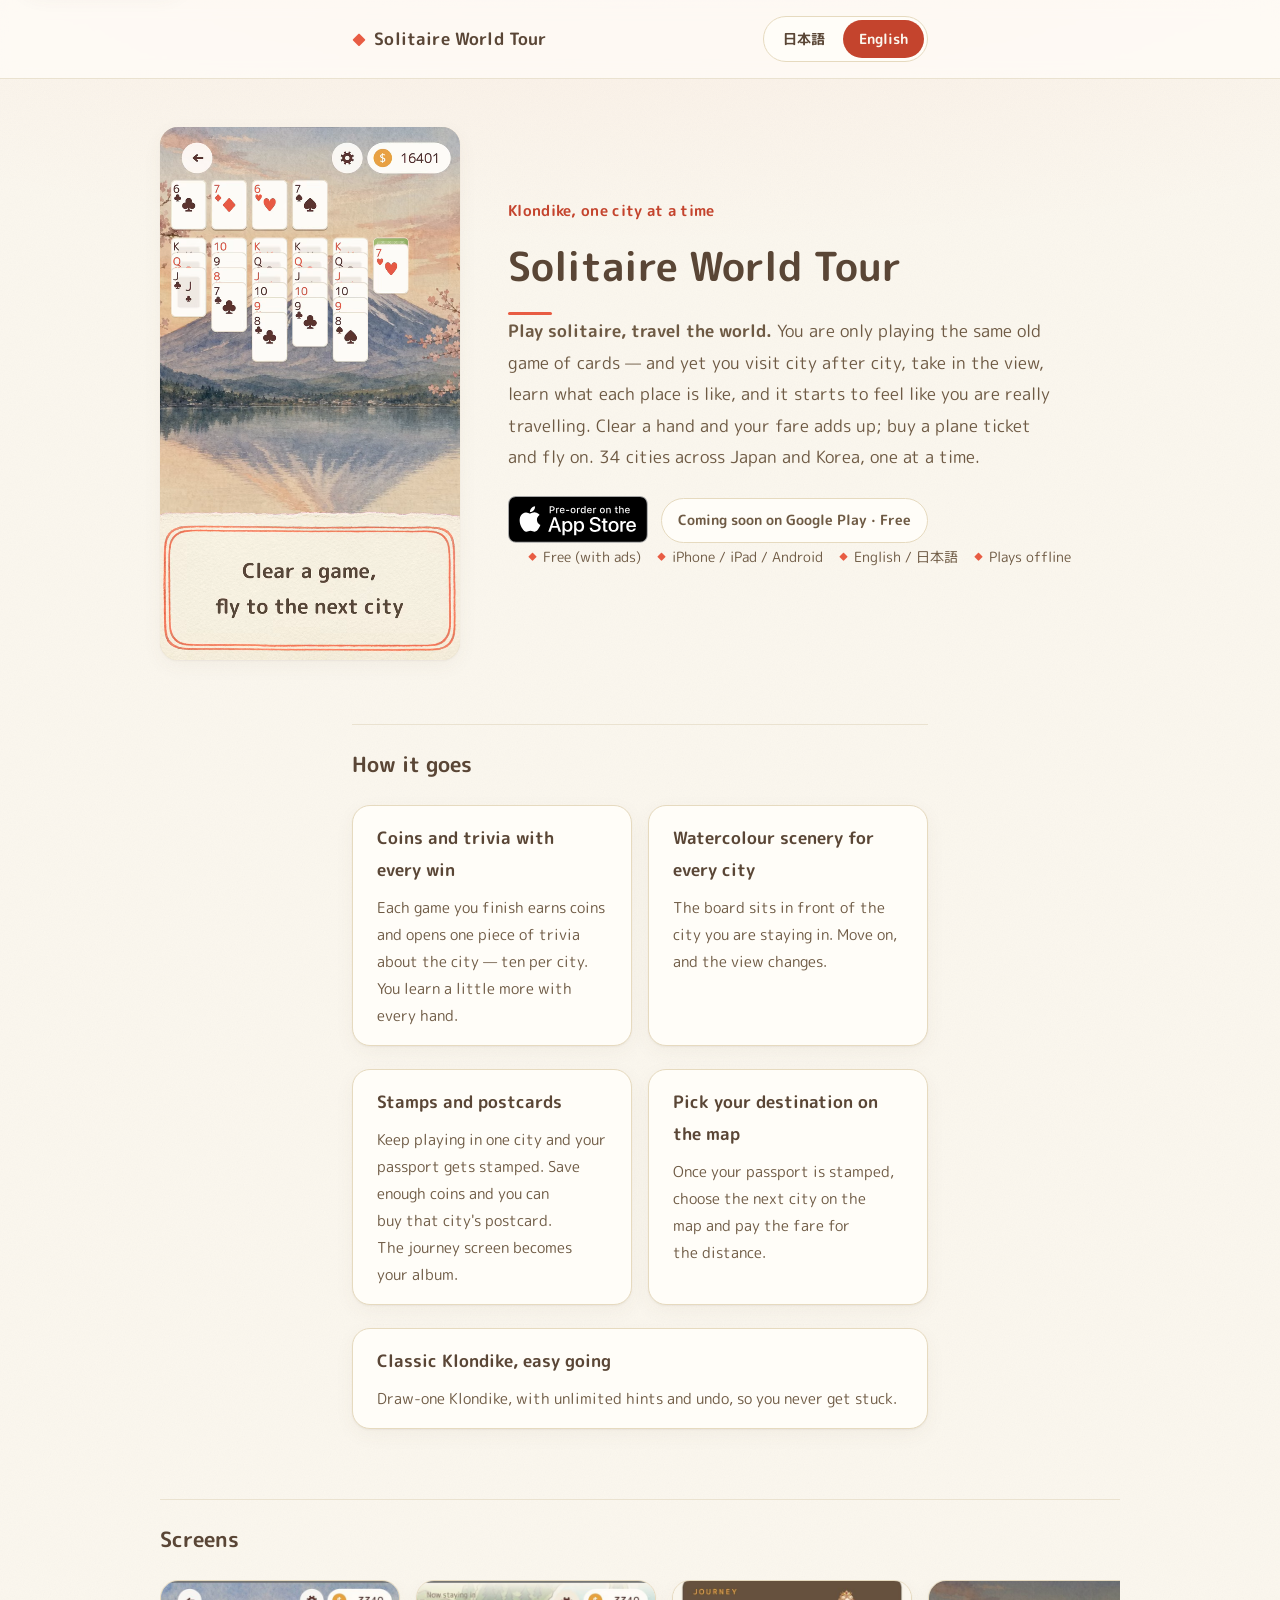
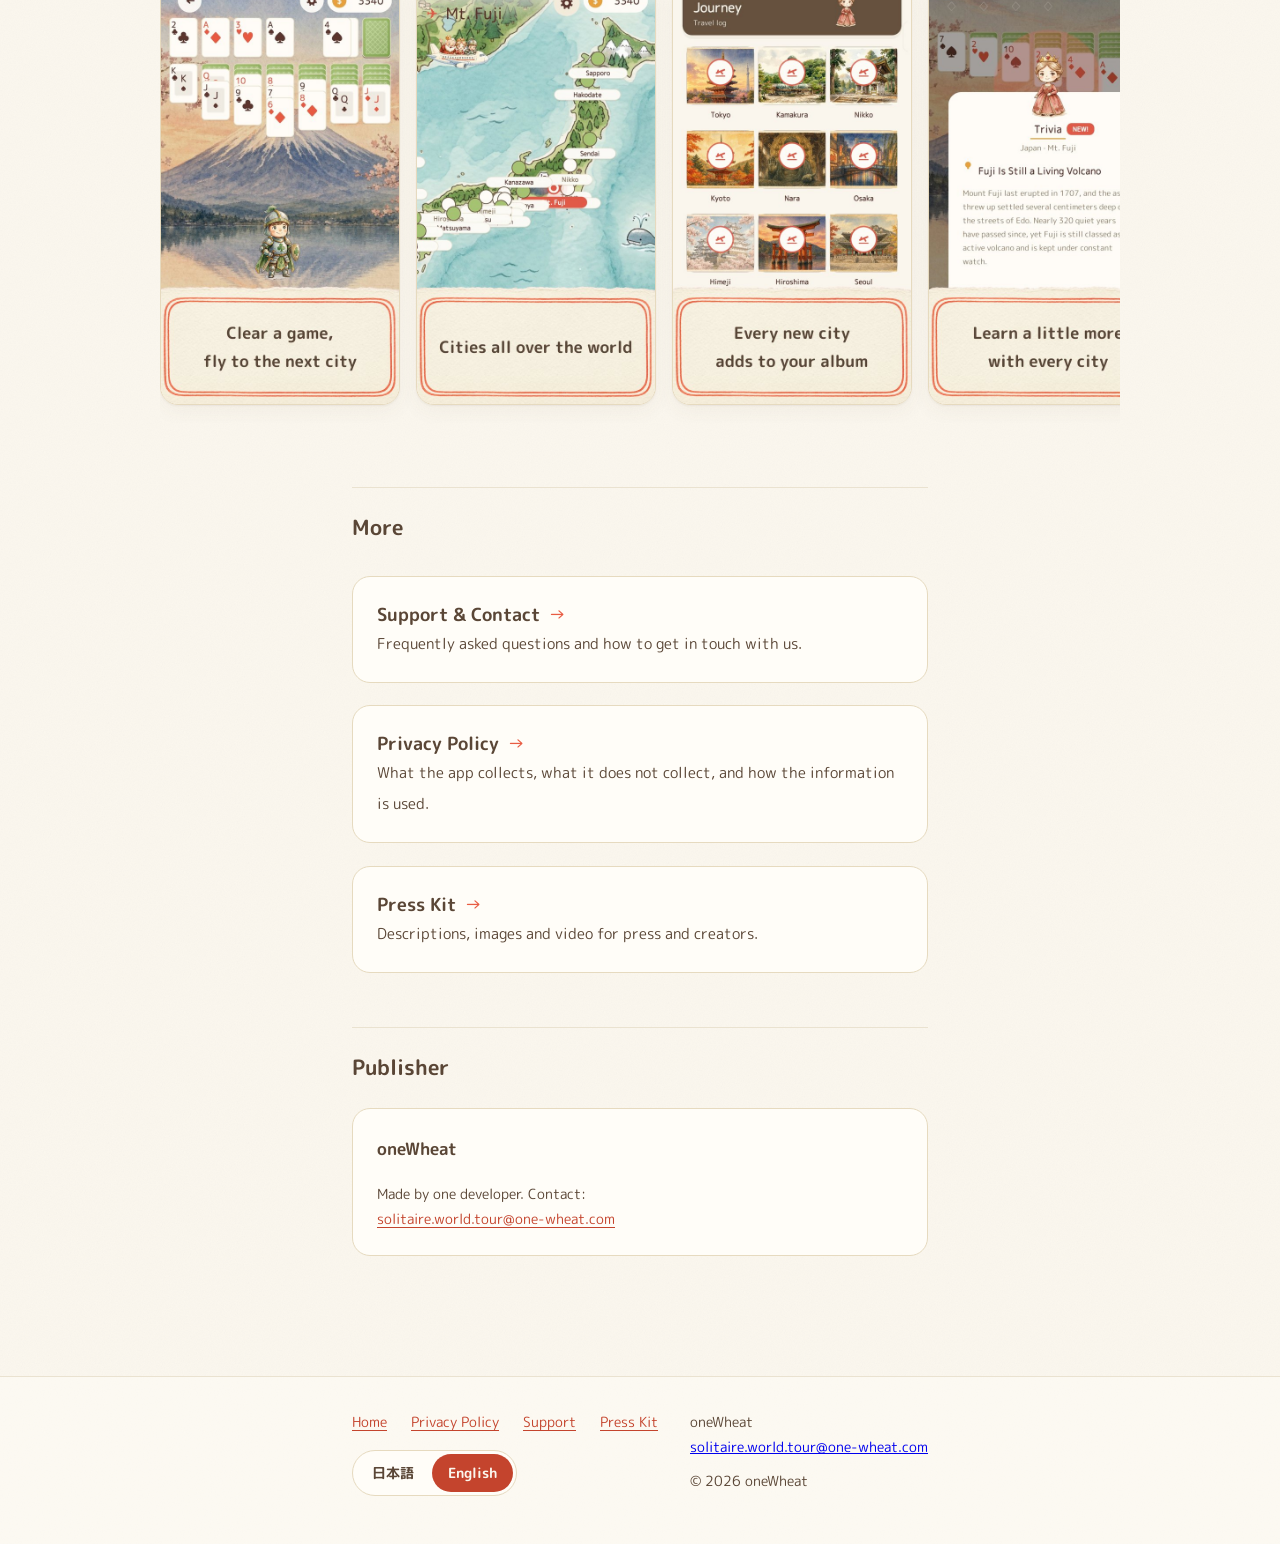
==== commit b334b1c0: "update" ====
--- a/index.html
+++ b/index.html
@@ -64,7 +64,7 @@
         <div class="hero__copy">
           <p class="hero__eyebrow">世界の街をめぐる、水彩のカードゲーム</p>
           <h1 class="hero__title">ソリティア世界旅行</h1>
-          <p class="lead">ソリティアを 1 ゲームクリアするたびにコインが貯まり、滞在中の都市の豆知識がひとつ増えます。同じ都市で遊び続けると絵葉書が買えるようになり、パスポートのスタンプが押されて次の街へ旅立てます。背景はその都市を描いた水彩画で、遊ぶほど旅のアルバムが埋まっていきます。</p>
+          <p class="lead"><strong>ソリティアで、世界旅行。</strong>遊んでいるのはいつものトランプゲーム。なのに、たくさんの街を訪れ、景色を楽しみ、街のことを知り、まるで旅行しているような気分に。カードを片づけると旅費が貯まり、航空券を買って次の街へ。日本と韓国、34 の街をひとつずつ巡ります。</p>
           <div class="stores" aria-label="配信ストア">
             <a href="https://apps.apple.com/jp/app/id6792692437"><img src="assets/badges/preorder-appstore.svg" alt="App Store で予約注文" width="141" height="48"></a>
             <span class="stores__note">Google Play で近日配信予定 · 無料</span>
@@ -154,7 +154,7 @@
         <div class="hero__copy">
           <p class="hero__eyebrow">Klondike, one city at a time</p>
           <h1 class="hero__title">Solitaire World Tour</h1>
-          <p class="lead">Clear a hand of Klondike solitaire, earn coins, and open one piece of trivia about the city you are staying in. Keep playing there and you can buy the city's postcard; once your passport is stamped, you can fly on to the next one. The background is a watercolour of each city, and your album fills up as you play.</p>
+          <p class="lead"><strong>Play solitaire, travel the world.</strong> You are only playing the same old game of cards — and yet you visit city after city, take in the view, learn what each place is like, and it starts to feel like you are really travelling. Clear a hand and your fare adds up; buy a plane ticket and fly on. 34 cities across Japan and Korea, one at a time.</p>
           <div class="stores" aria-label="Stores">
             <a href="https://apps.apple.com/app/id6792692437"><img src="assets/badges/preorder-appstore.svg" alt="Pre-order on the App Store" width="141" height="48"></a>
             <span class="stores__note">Coming soon on Google Play · Free</span>
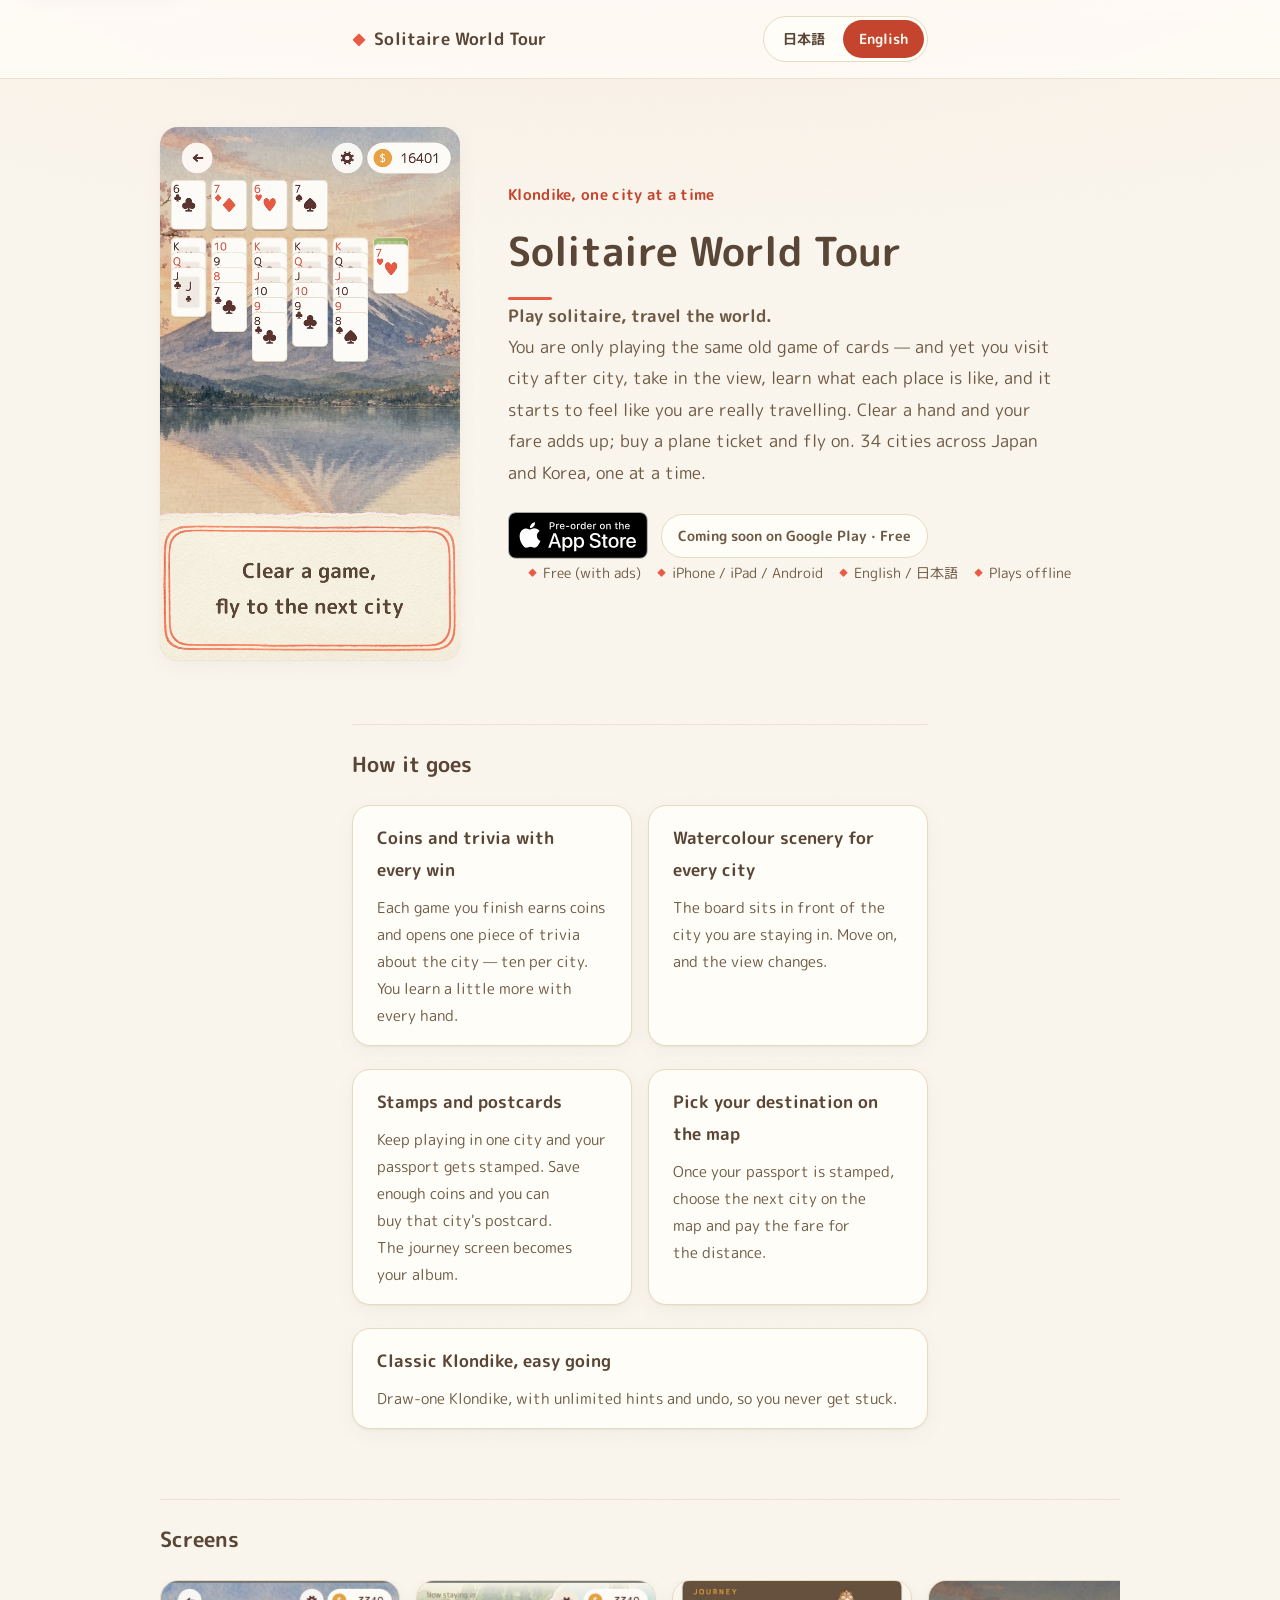
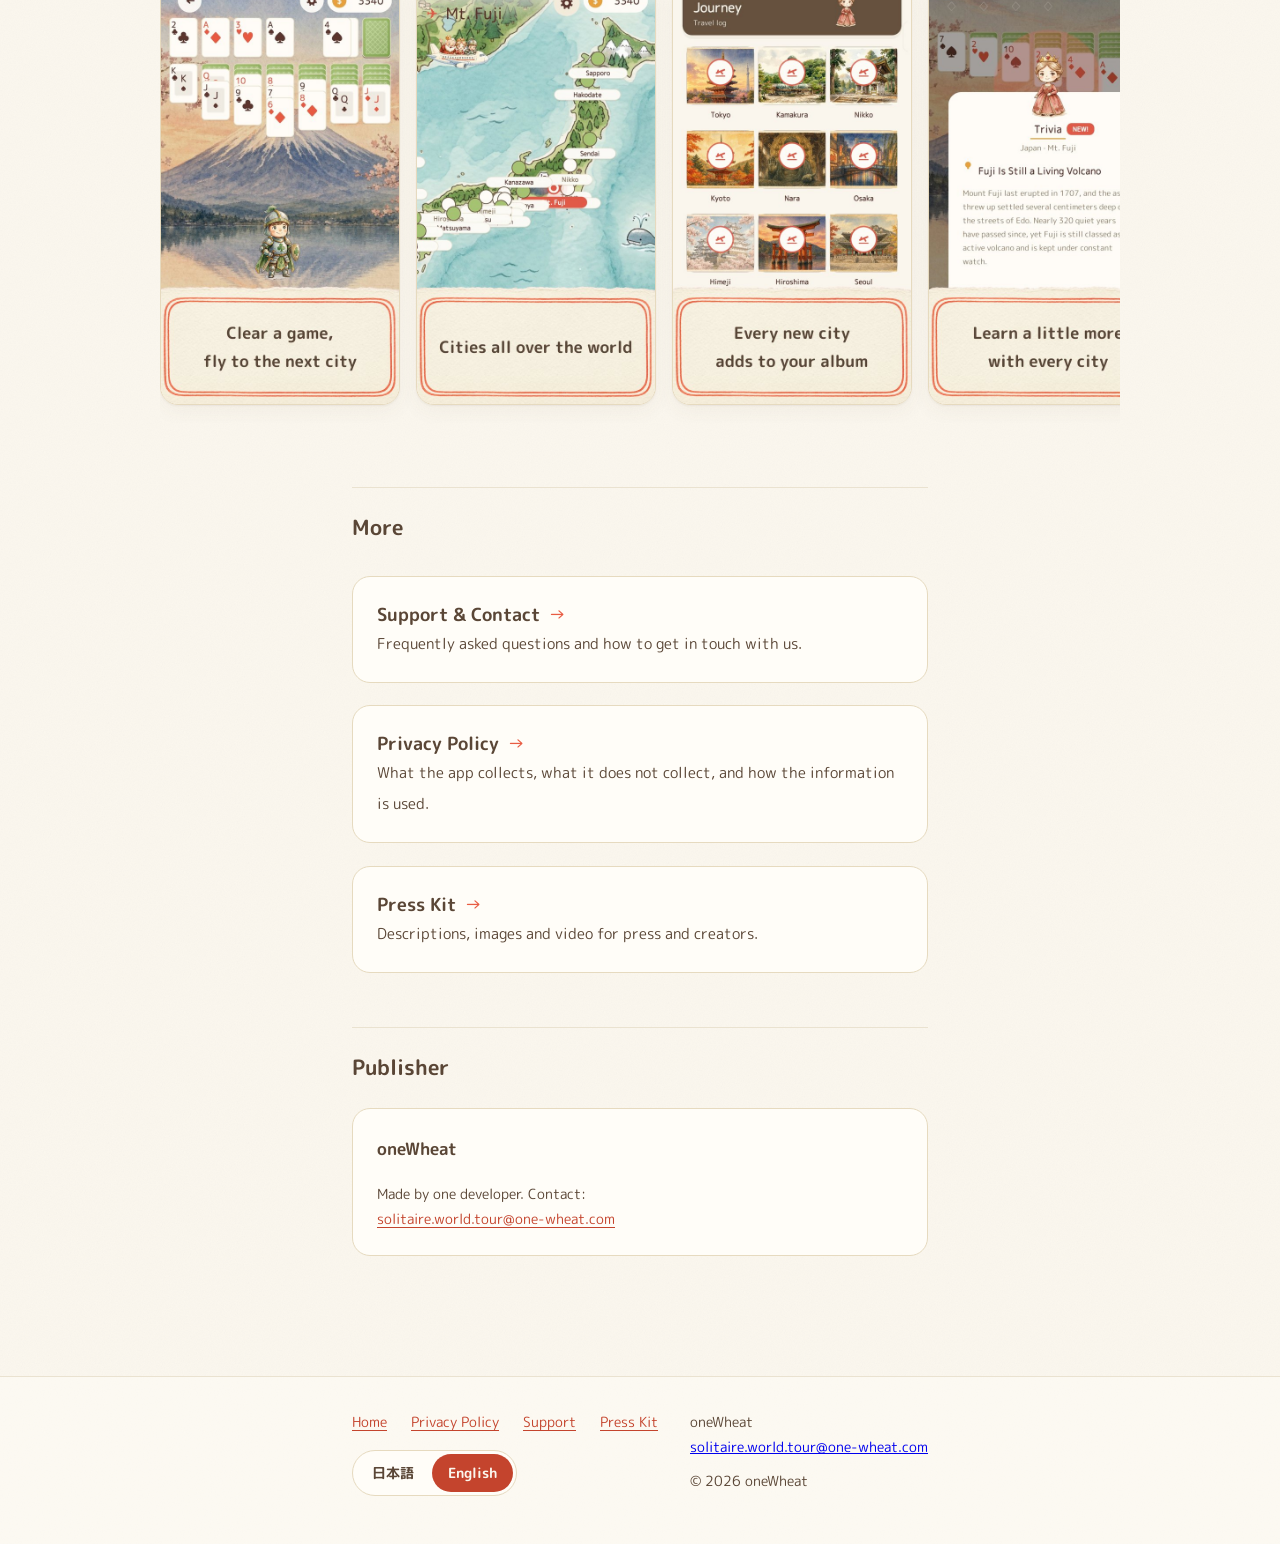
==== commit 3834d2c6: "update" ====
--- a/index.html
+++ b/index.html
@@ -64,7 +64,7 @@
         <div class="hero__copy">
           <p class="hero__eyebrow">世界の街をめぐる、水彩のカードゲーム</p>
           <h1 class="hero__title">ソリティア世界旅行</h1>
-          <p class="lead"><strong>ソリティアで、世界旅行。</strong>遊んでいるのはいつものトランプゲーム。なのに、たくさんの街を訪れ、景色を楽しみ、街のことを知り、まるで旅行しているような気分に。カードを片づけると旅費が貯まり、航空券を買って次の街へ。日本と韓国、34 の街をひとつずつ巡ります。</p>
+          <p class="lead"><strong>ソリティアで、世界旅行。</strong><br>遊んでいるのはいつものトランプゲーム。なのに、たくさんの街を訪れ、景色を楽しみ、街のことを知り、まるで旅行しているような気分に。カードを片づけると旅費が貯まり、航空券を買って次の街へ。日本と韓国、34 の街をひとつずつ巡ります。</p>
           <div class="stores" aria-label="配信ストア">
             <a href="https://apps.apple.com/jp/app/id6792692437"><img src="assets/badges/preorder-appstore.svg" alt="App Store で予約注文" width="141" height="48"></a>
             <span class="stores__note">Google Play で近日配信予定 · 無料</span>
@@ -154,7 +154,7 @@
         <div class="hero__copy">
           <p class="hero__eyebrow">Klondike, one city at a time</p>
           <h1 class="hero__title">Solitaire World Tour</h1>
-          <p class="lead"><strong>Play solitaire, travel the world.</strong> You are only playing the same old game of cards — and yet you visit city after city, take in the view, learn what each place is like, and it starts to feel like you are really travelling. Clear a hand and your fare adds up; buy a plane ticket and fly on. 34 cities across Japan and Korea, one at a time.</p>
+          <p class="lead"><strong>Play solitaire, travel the world.</strong><br>You are only playing the same old game of cards — and yet you visit city after city, take in the view, learn what each place is like, and it starts to feel like you are really travelling. Clear a hand and your fare adds up; buy a plane ticket and fly on. 34 cities across Japan and Korea, one at a time.</p>
           <div class="stores" aria-label="Stores">
             <a href="https://apps.apple.com/app/id6792692437"><img src="assets/badges/preorder-appstore.svg" alt="Pre-order on the App Store" width="141" height="48"></a>
             <span class="stores__note">Coming soon on Google Play · Free</span>
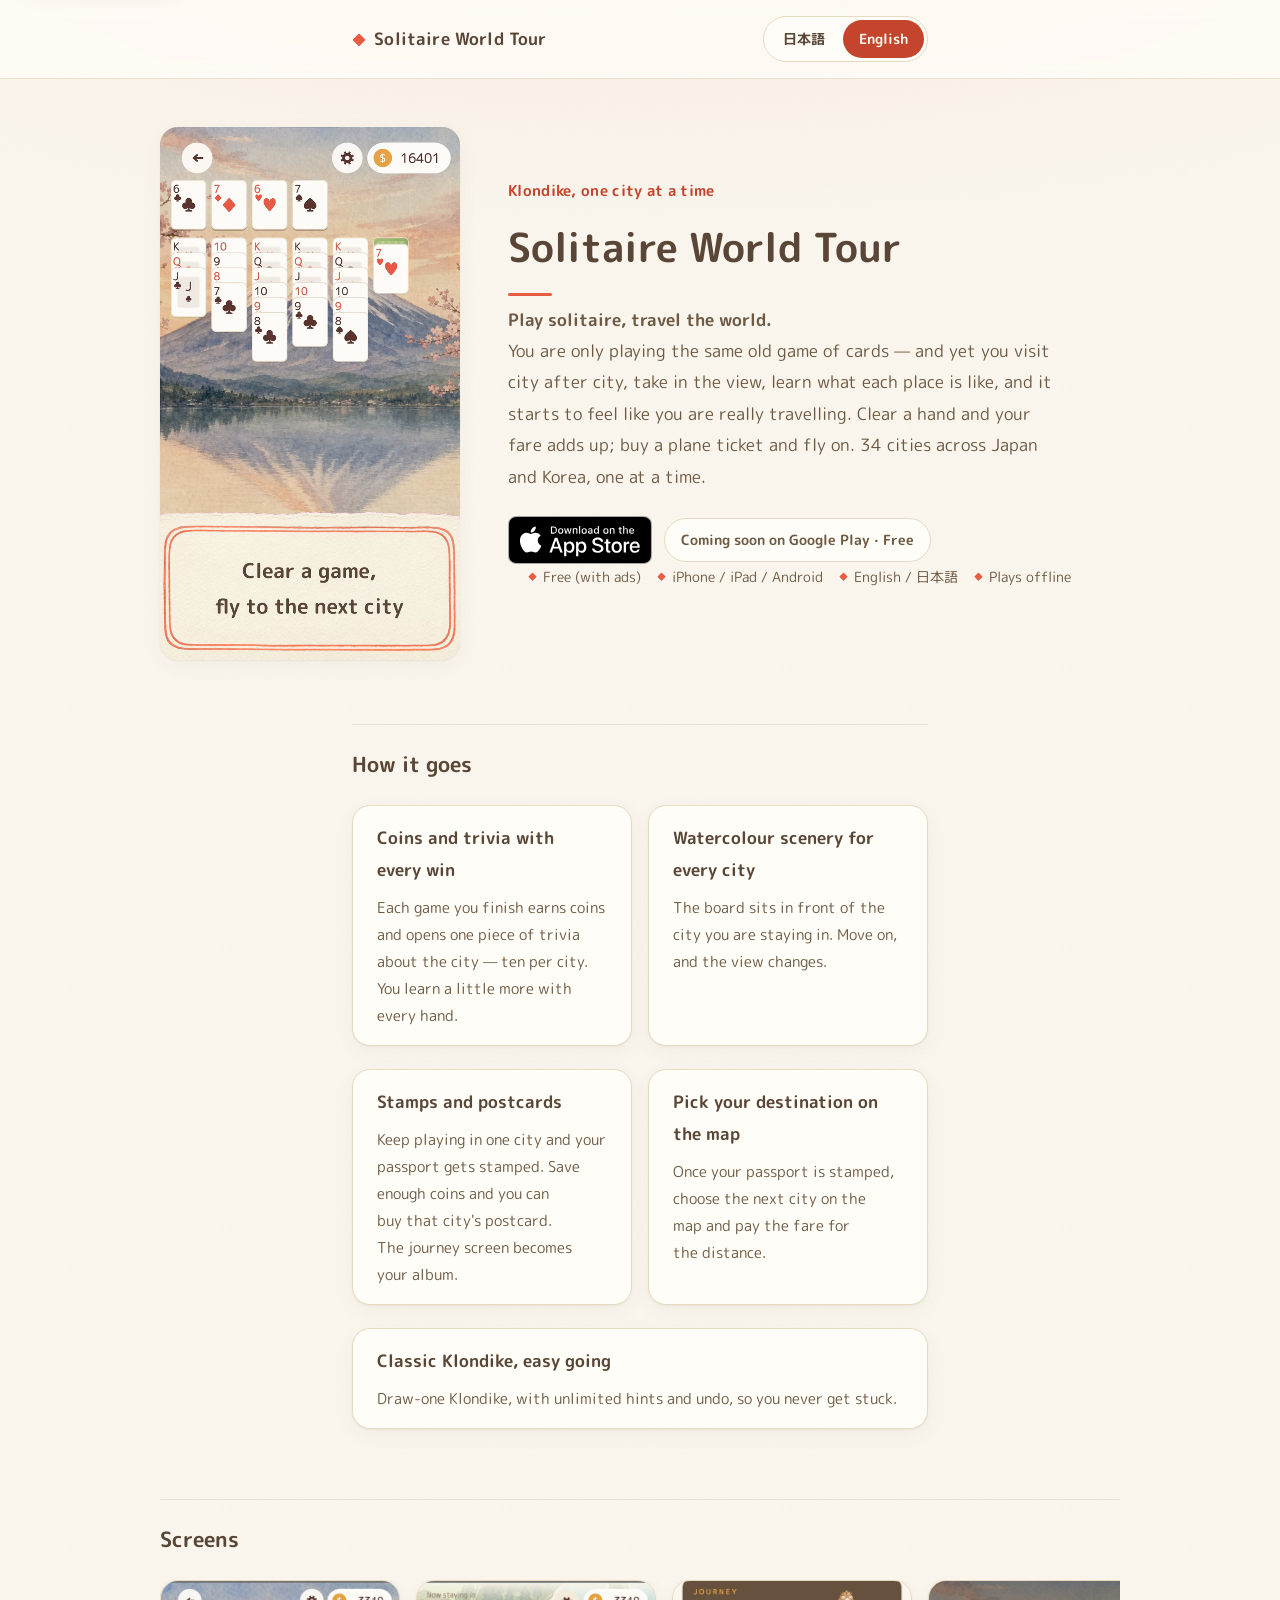
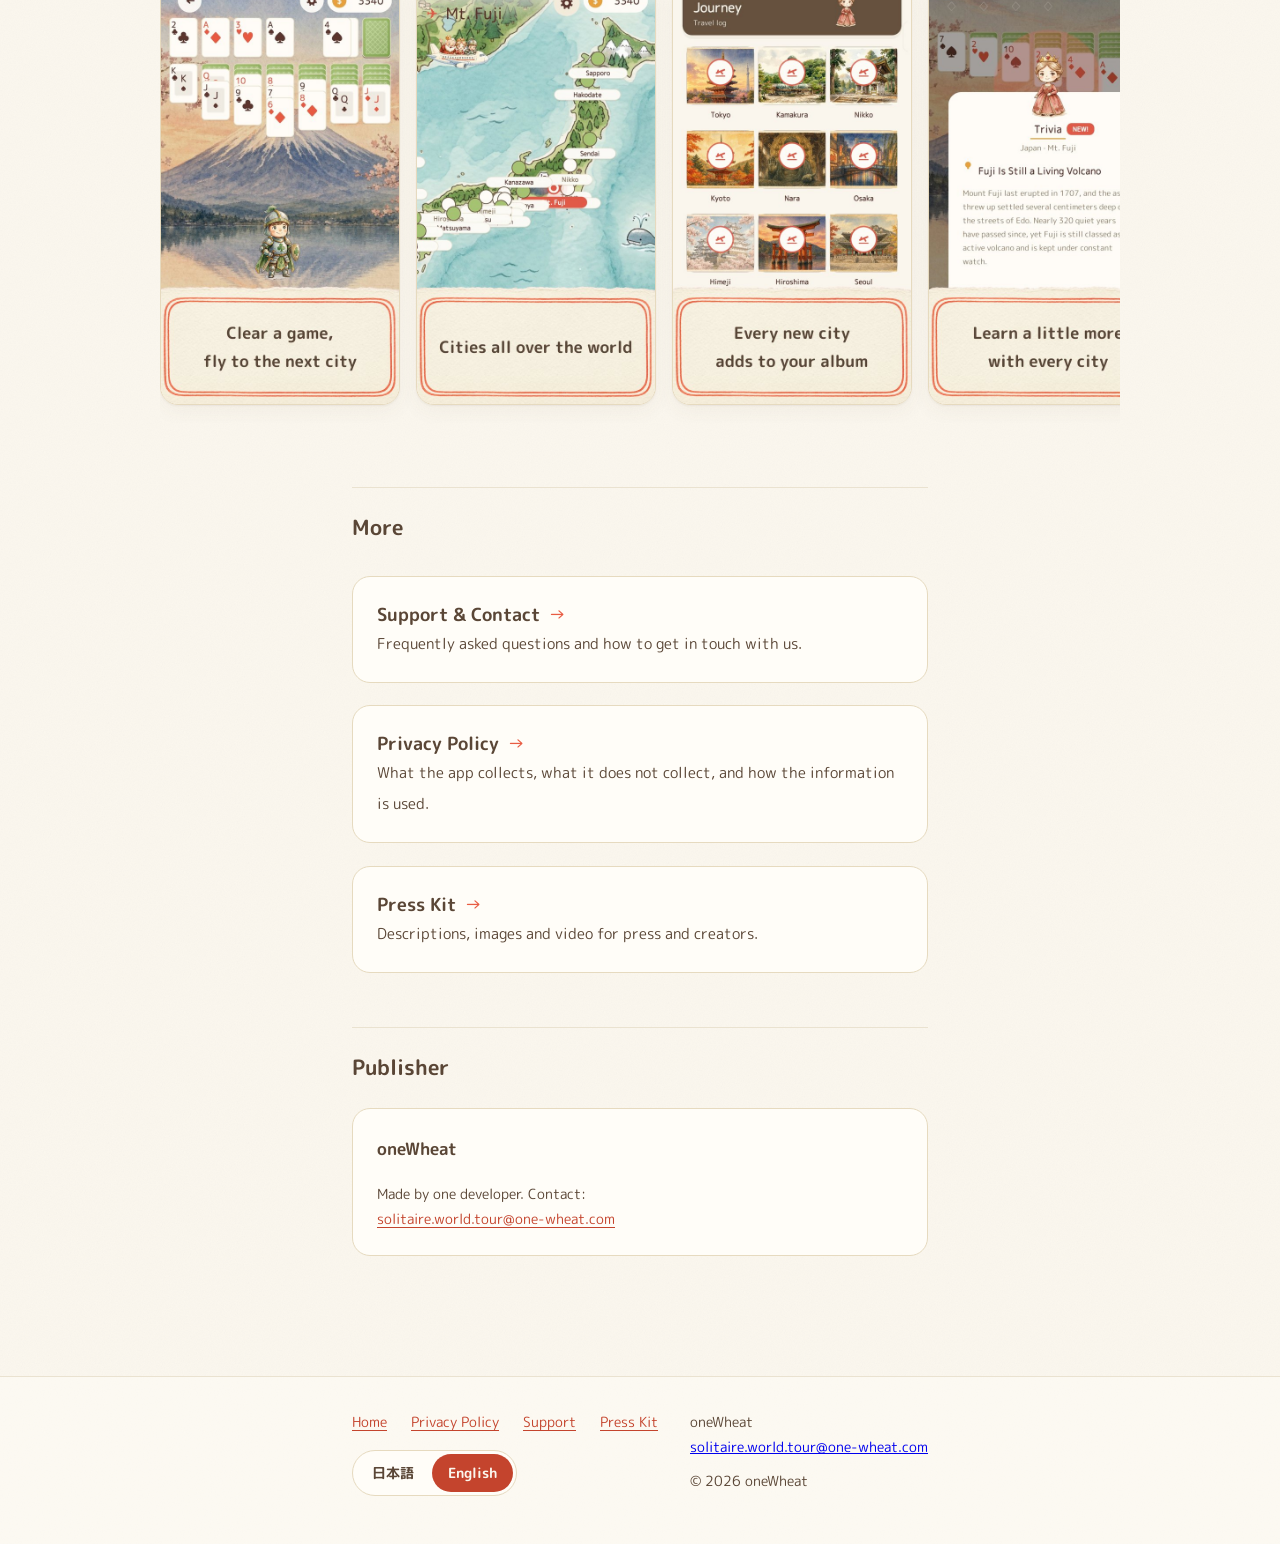
==== commit c4a7a85c: "配信開始に合わせてサイトを直す App Store は 2026-09-19 に公開済みなのに、トップページが予約注文バッジの ままだった。Apple 公式の配信中バッジを追加して差し替え、プレスキッ" ====
--- a/index.html
+++ b/index.html
@@ -66,7 +66,7 @@
           <h1 class="hero__title">ソリティア世界旅行</h1>
           <p class="lead"><strong>ソリティアで、世界旅行。</strong><br>遊んでいるのはいつものトランプゲーム。なのに、たくさんの街を訪れ、景色を楽しみ、街のことを知り、まるで旅行しているような気分に。カードを片づけると旅費が貯まり、航空券を買って次の街へ。日本と韓国、34 の街をひとつずつ巡ります。</p>
           <div class="stores" aria-label="配信ストア">
-            <a href="https://apps.apple.com/jp/app/id6792692437"><img src="assets/badges/preorder-appstore.svg" alt="App Store で予約注文" width="141" height="48"></a>
+            <a href="https://apps.apple.com/jp/app/id6792692437"><img src="assets/badges/appstore-download.svg" alt="App Store でダウンロード" width="144" height="48"></a>
             <span class="stores__note">Google Play で近日配信予定 · 無料</span>
           </div>
           <ul class="facts">
@@ -156,7 +156,7 @@
           <h1 class="hero__title">Solitaire World Tour</h1>
           <p class="lead"><strong>Play solitaire, travel the world.</strong><br>You are only playing the same old game of cards — and yet you visit city after city, take in the view, learn what each place is like, and it starts to feel like you are really travelling. Clear a hand and your fare adds up; buy a plane ticket and fly on. 34 cities across Japan and Korea, one at a time.</p>
           <div class="stores" aria-label="Stores">
-            <a href="https://apps.apple.com/app/id6792692437"><img src="assets/badges/preorder-appstore.svg" alt="Pre-order on the App Store" width="141" height="48"></a>
+            <a href="https://apps.apple.com/app/id6792692437"><img src="assets/badges/appstore-download.svg" alt="Download on the App Store" width="144" height="48"></a>
             <span class="stores__note">Coming soon on Google Play · Free</span>
           </div>
           <ul class="facts">
--- a/assets/style.css
+++ b/assets/style.css
@@ -765,6 +765,7 @@
   width: 44px;
   height: 3px;
   margin-top: 20px;
+  margin-bottom: var(--s2);
   border-radius: var(--r-pill);
   background: var(--accent);
 }
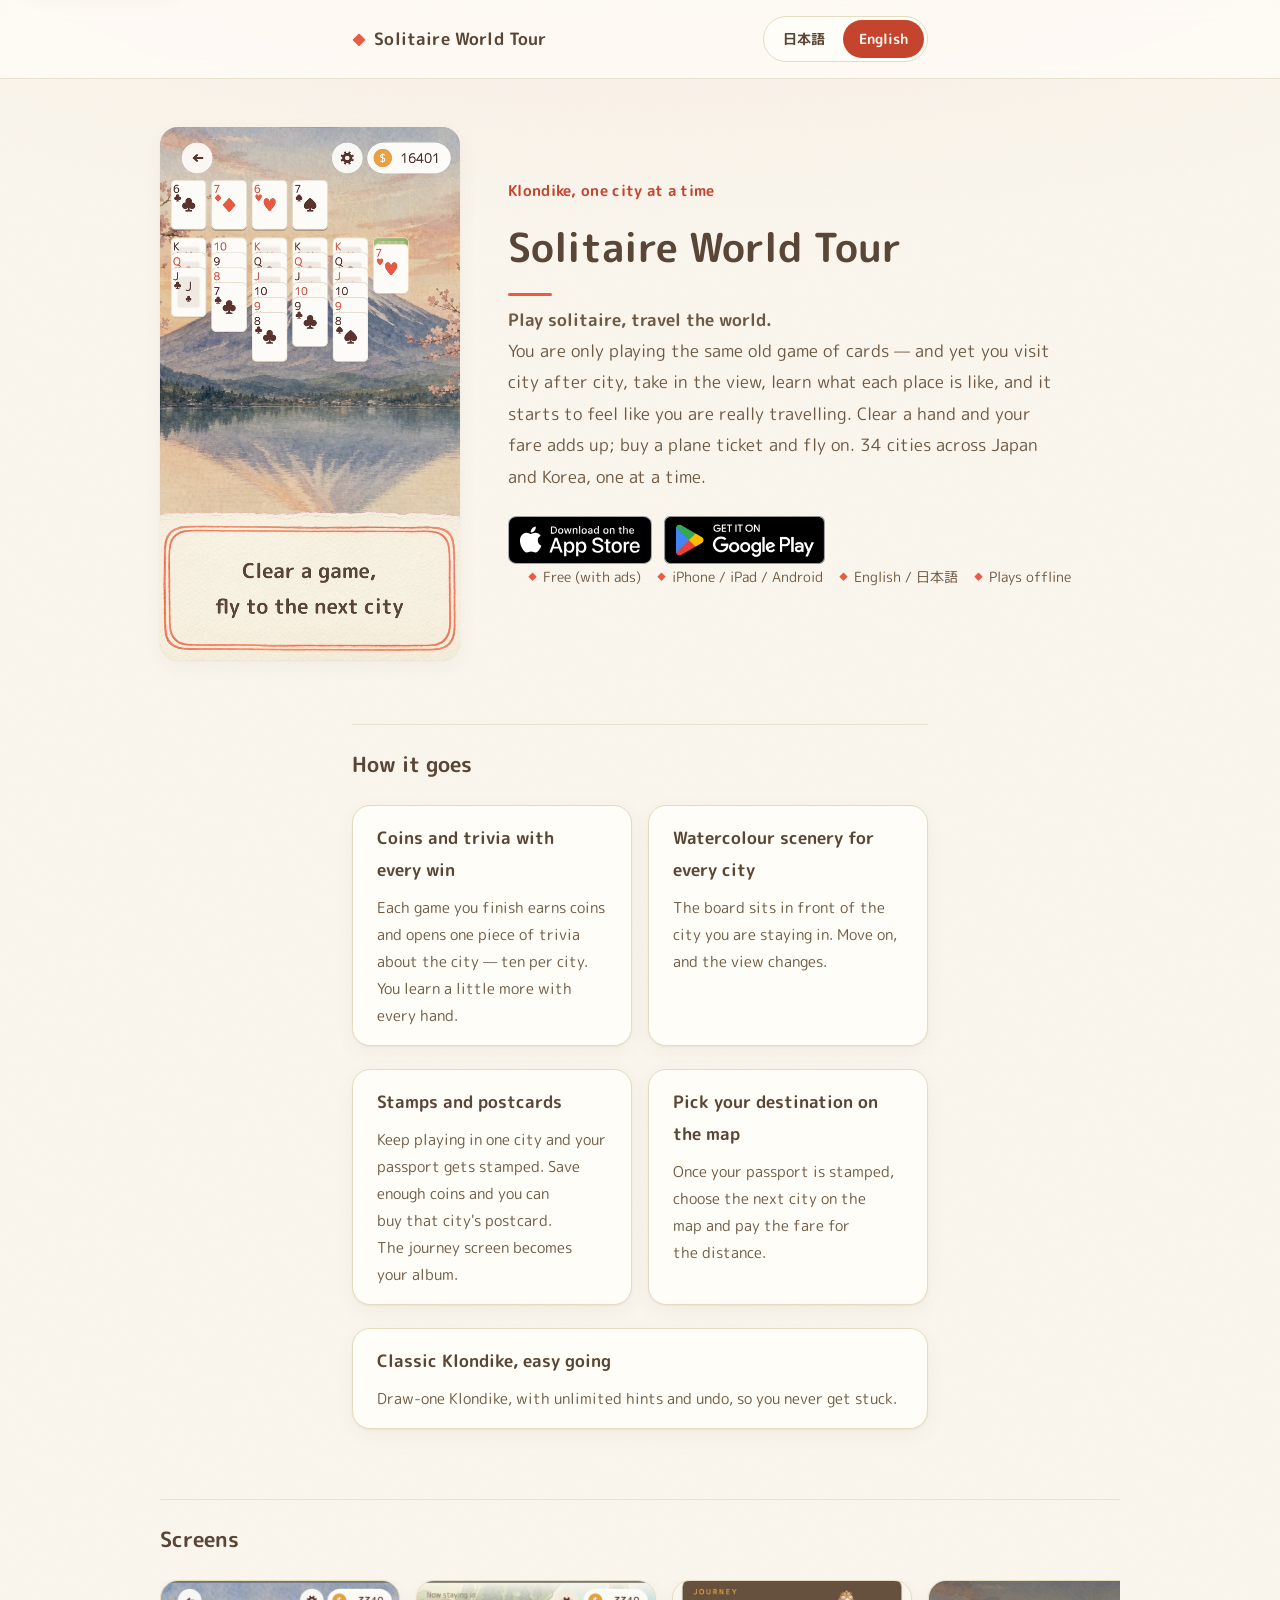
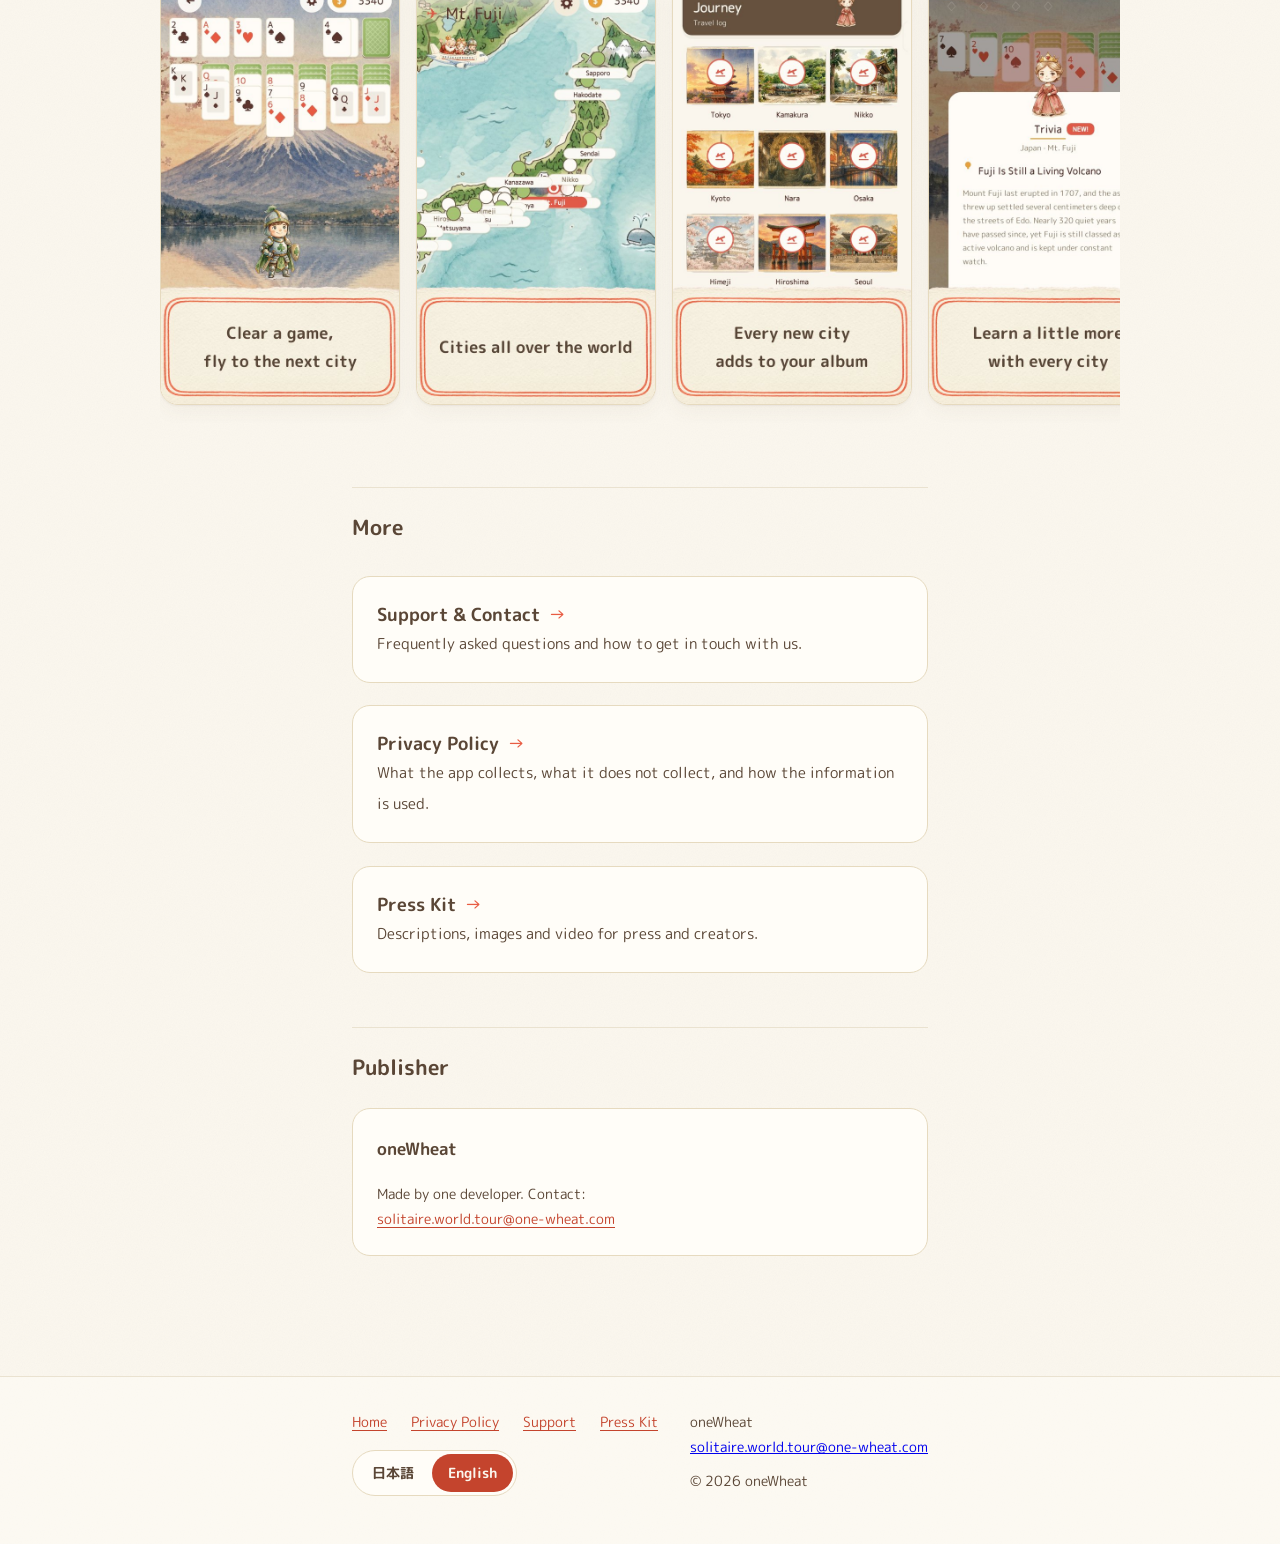
==== commit 3c1e1124: "upate" ====
--- a/index.html
+++ b/index.html
@@ -67,7 +67,7 @@
           <p class="lead"><strong>ソリティアで、世界旅行。</strong><br>遊んでいるのはいつものトランプゲーム。なのに、たくさんの街を訪れ、景色を楽しみ、街のことを知り、まるで旅行しているような気分に。カードを片づけると旅費が貯まり、航空券を買って次の街へ。日本と韓国、34 の街をひとつずつ巡ります。</p>
           <div class="stores" aria-label="配信ストア">
             <a href="https://apps.apple.com/jp/app/id6792692437"><img src="assets/badges/appstore-download.svg" alt="App Store でダウンロード" width="144" height="48"></a>
-            <span class="stores__note">Google Play で近日配信予定 · 無料</span>
+            <a href="https://play.google.com/store/apps/details?id=com.one_wheat.solitaire_world&amp;hl=ja"><img src="assets/badges/googleplay-ja.png" alt="Google Play で手に入れよう" width="162" height="48"></a>
           </div>
           <ul class="facts">
             <li>無料(広告あり)</li>
@@ -157,7 +157,7 @@
           <p class="lead"><strong>Play solitaire, travel the world.</strong><br>You are only playing the same old game of cards — and yet you visit city after city, take in the view, learn what each place is like, and it starts to feel like you are really travelling. Clear a hand and your fare adds up; buy a plane ticket and fly on. 34 cities across Japan and Korea, one at a time.</p>
           <div class="stores" aria-label="Stores">
             <a href="https://apps.apple.com/app/id6792692437"><img src="assets/badges/appstore-download.svg" alt="Download on the App Store" width="144" height="48"></a>
-            <span class="stores__note">Coming soon on Google Play · Free</span>
+            <a href="https://play.google.com/store/apps/details?id=com.one_wheat.solitaire_world&amp;hl=en"><img src="assets/badges/googleplay-en.png" alt="Get it on Google Play" width="161" height="48"></a>
           </div>
           <ul class="facts">
             <li>Free (with ads)</li>
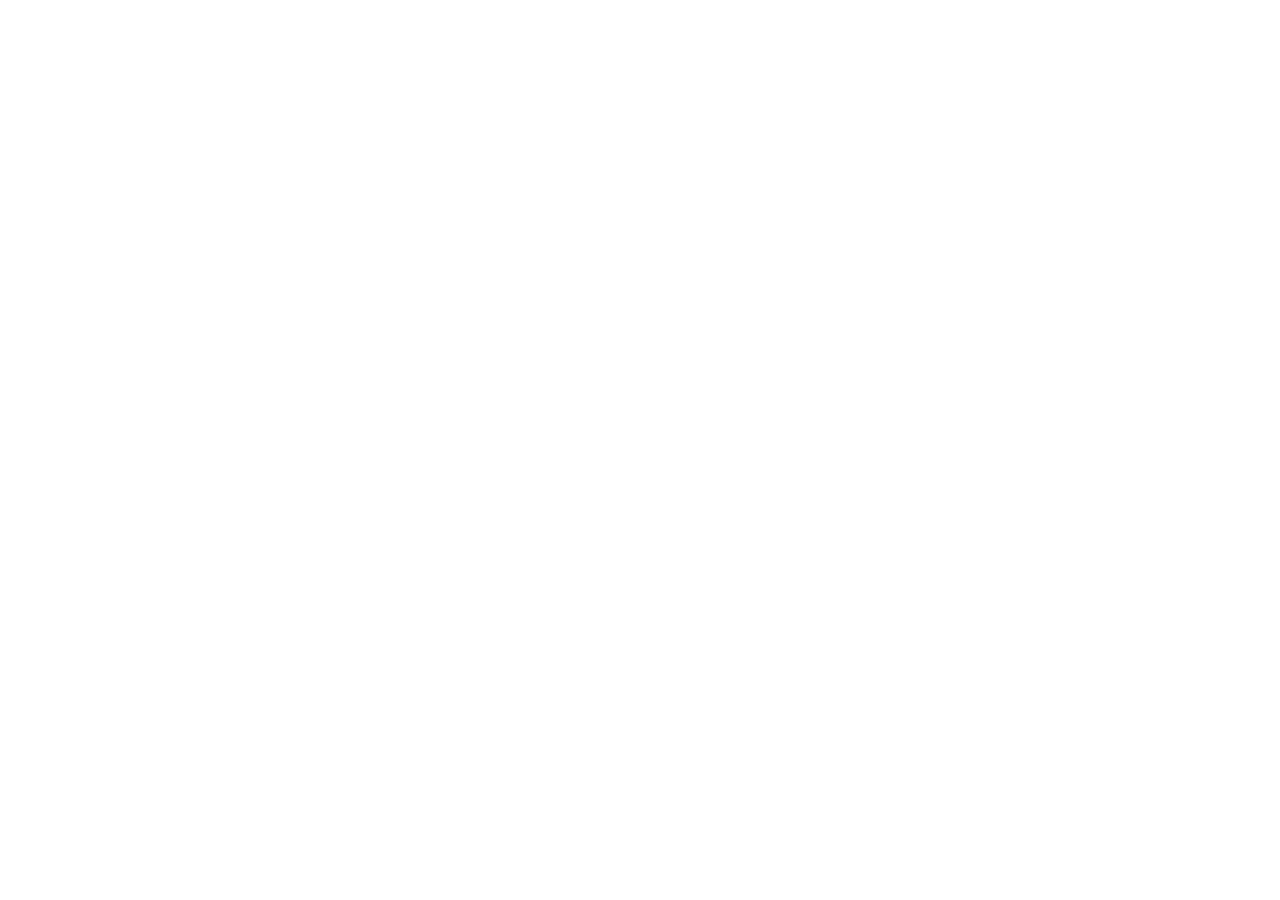
==== commit 2587b8c9: "全ページを one-wheat.com の同じページへの転送に置き換える 公式サイトは one-wheat.com へ移っている。このサイトが検索で新サイトの代わりに出ていたため、 5 ページを、新サ" ====
--- a/index.html
+++ b/index.html
@@ -2,257 +2,20 @@
 <html lang="ja">
 <head>
 <meta charset="utf-8">
-<meta name="viewport" content="width=device-width, initial-scale=1">
-<meta name="color-scheme" content="light">
 <title>ソリティア世界旅行 / Solitaire World Tour</title>
-<meta name="description" content="ソリティア世界旅行 — クロンダイク・ソリティアを遊んでコインを貯め、世界の街をひとつずつ巡る癒やし系のカードゲーム。Solitaire World Tour — clear a hand of Klondike, earn coins, and fly from city to city. Free on iOS and Android.">
-<meta property="og:type" content="website">
-<meta property="og:title" content="ソリティア世界旅行 / Solitaire World Tour">
-<meta property="og:description" content="世界の街をめぐる、水彩のカードゲーム。Klondike, one city at a time.">
-<meta property="og:image" content="https://shunchobi.github.io/solitaire-world-tour-site/assets/press/feature-graphic-ja.jpg">
-<meta property="og:url" content="https://shunchobi.github.io/solitaire-world-tour-site/">
-<meta name="twitter:card" content="summary_large_image">
-<link rel="icon" href="assets/favicon.svg" type="image/svg+xml">
-<link rel="preload" href="assets/fonts/mplus-rounded1c-400.woff2" as="font" type="font/woff2" crossorigin>
-<link rel="stylesheet" href="assets/style.css">
+<link rel="canonical" href="https://one-wheat.com/solitaire-world-tour/">
+<meta http-equiv="refresh" content="0; url=https://one-wheat.com/solitaire-world-tour/">
 <script>
-/* 描画前に表示言語を決めてちらつきを防ぐ。切り替えの配線は assets/lang.js。
-   優先順は ?lang= → 保存値 → 端末の言語。4 ページで同一内容に保つこと。 */
+/* このサイトは one-wheat.com へ移った。?lang=en 付きで開かれたときは英語のページへ送る。
+   上の meta refresh より後に置くこと。#… も引き継ぐ。 */
 (function () {
-  var d = document.documentElement, lang = null, saved = null;
-  var m = /[?&]lang=(ja|en)(?:&|$)/.exec(window.location.search);
-  if (m) { lang = m[1]; }
-  if (!lang) {
-    try { saved = window.localStorage.getItem("swlang"); } catch (e) {}
-    if (saved === "ja" || saved === "en") { lang = saved; }
-  }
-  if (!lang) { lang = /^ja/i.test(navigator.language || "") ? "ja" : "en"; }
-  d.className += (d.className ? " " : "") + "js";
-  d.setAttribute("data-active-lang", lang);
-  d.setAttribute("lang", lang);
+  var en = /[?&]lang=en(?:&|$)/.test(window.location.search);
+  window.location.replace((en ? "https://one-wheat.com/solitaire-world-tour/en/" : "https://one-wheat.com/solitaire-world-tour/") + window.location.hash);
 })();
 </script>
 </head>
-<body class="page">
-
-<a class="skip" href="#main"><span class="t" data-lang="ja">本文へスキップ</span><span class="t" data-lang="en">Skip to content</span></a>
-
-<header class="site-header">
-  <div class="shell header-inner">
-    <a class="wordmark" href="./"><span class="wordmark__suit" aria-hidden="true">&#9670;</span><span class="t" data-lang="ja">ソリティア世界旅行</span><span class="t" data-lang="en">Solitaire World Tour</span></a>
-    <div class="lang" role="group" aria-label="言語 / Language">
-      <button type="button" class="lang__btn" data-set-lang="ja" aria-pressed="true">日本語</button>
-      <button type="button" class="lang__btn" data-set-lang="en" aria-pressed="false">English</button>
-    </div>
-  </div>
-</header>
-
-<main id="main" class="prose">
-
-  <!-- ============================================================ 日本語 -->
-  <div data-lang="ja">
-
-    <section class="hero">
-      <div class="shell shell--wide hero__inner">
-        <div class="hero__video">
-          <video autoplay muted loop playsinline preload="metadata" poster="assets/video/poster-ja.jpg" aria-label="ゲームの紹介動画(音声なし)">
-            <source src="assets/video/promo-ja.webm" type="video/webm">
-            <source src="assets/video/promo-ja.mp4" type="video/mp4">
-          </video>
-          <img class="hero__poster" src="assets/video/poster-ja.jpg" alt="富士山を背景にしたソリティアの盤面。見出し「ゲームをクリアして、次の街へ行こう」" width="720" height="1280">
-        </div>
-        <div class="hero__copy">
-          <p class="hero__eyebrow">世界の街をめぐる、水彩のカードゲーム</p>
-          <h1 class="hero__title">ソリティア世界旅行</h1>
-          <p class="lead"><strong>ソリティアで、世界旅行。</strong><br>遊んでいるのはいつものトランプゲーム。なのに、たくさんの街を訪れ、景色を楽しみ、街のことを知り、まるで旅行しているような気分に。カードを片づけると旅費が貯まり、航空券を買って次の街へ。日本と韓国、34 の街をひとつずつ巡ります。</p>
-          <div class="stores" aria-label="配信ストア">
-            <a href="https://apps.apple.com/jp/app/id6792692437"><img src="assets/badges/appstore-download.svg" alt="App Store でダウンロード" width="144" height="48"></a>
-            <a href="https://play.google.com/store/apps/details?id=com.one_wheat.solitaire_world&amp;hl=ja"><img src="assets/badges/googleplay-ja.png" alt="Google Play で手に入れよう" width="162" height="48"></a>
-          </div>
-          <ul class="facts">
-            <li>無料(広告あり)</li>
-            <li>iPhone / iPad / Android</li>
-            <li>日本語 / English</li>
-            <li>オフラインでも遊べます</li>
-          </ul>
-        </div>
-      </div>
-    </section>
-
-    <section class="section">
-      <div class="shell">
-        <h2>旅のしかた</h2>
-        <ul class="features">
-          <li class="features__item"><strong>クリアするたび、コインと豆知識</strong><span>1 ゲーム終えるごとにコインが貯まり、その街の豆知識がひとつ開きます。1 都市に 10 個。読み終わるころには少し詳しくなっています。</span></li>
-          <li class="features__item"><strong>街ごとの水彩の景色</strong><span>盤面の向こうに広がるのは、いま滞在している街の景色。街を移るたびに背景が変わります。</span></li>
-          <li class="features__item"><strong>スタンプと絵葉書を集める</strong><span>同じ街で遊び続けるとパスポートにスタンプが押され、コインが貯まれば絵葉書も買えます。旅路の画面がアルバムになります。</span></li>
-          <li class="features__item"><strong>行き先は地図から</strong><span>スタンプが押されたら、地図で次の街を選んで航空券を買います。遠い街ほど高くつきます。</span></li>
-          <li class="features__item"><strong>定番のクロンダイク、気楽に</strong><span>ルールは 1 枚めくりのクロンダイク・ソリティア。ヒントも一手戻すのも何度でも使えるので、詰まっても止まりません。</span></li>
-        </ul>
-      </div>
-    </section>
-
-    <section class="section">
-      <div class="shell shell--wide">
-        <h2>画面</h2>
-        <ul class="shots" aria-label="スクリーンショット">
-          <li><img src="assets/shots/ja/02.jpg" alt="富士山の水彩を背景にした盤面。見出し「ゲームをクリアして、次の街へ行こう」" width="540" height="960" loading="lazy"></li>
-          <li><img src="assets/shots/ja/03.jpg" alt="日本と韓国の都市にピンが並ぶ世界地図。見出し「旅先は世界中の街」" width="540" height="960" loading="lazy"></li>
-          <li><img src="assets/shots/ja/04.jpg" alt="旅路の画面に並ぶ絵葉書とスタンプ。見出し「新しい街に着くたび、アルバムがたまる」" width="540" height="960" loading="lazy"></li>
-          <li><img src="assets/shots/ja/05.jpg" alt="クリア直後に開いた豆知識のカード。見出し「訪れた街の豆知識で、どんどん詳しくなる」" width="540" height="960" loading="lazy"></li>
-          <li><img src="assets/shots/ja/06.jpg" alt="ソウルに到着した場面。見出し「さあ、たくさんの街を訪れよう」" width="540" height="960" loading="lazy"></li>
-        </ul>
-      </div>
-    </section>
-
-    <section class="section">
-      <div class="shell">
-        <h2>ご案内</h2>
-        <ul class="portal">
-          <li class="portal__item">
-            <a href="support.html">
-              <span class="portal__title">サポート・お問い合わせ</span>
-              <span class="portal__desc">よくあるご質問と、お問い合わせ先をご案内します。</span>
-            </a>
-          </li>
-          <li class="portal__item">
-            <a href="privacy.html">
-              <span class="portal__title">プライバシーポリシー</span>
-              <span class="portal__desc">このアプリが取得する情報、取得しない情報、その使い道についてご説明します。</span>
-            </a>
-          </li>
-          <li class="portal__item">
-            <a href="press.html">
-              <span class="portal__title">プレスキット</span>
-              <span class="portal__desc">メディアの方向けに、紹介文・画像・動画の素材をまとめています。</span>
-            </a>
-          </li>
-        </ul>
-
-        <h2>提供者</h2>
-        <div class="card">
-          <p class="contact">oneWheat</p>
-          <p class="contact__note">個人で開発しています。お問い合わせ:<br><a href="mailto:solitaire.world.tour@one-wheat.com">solitaire.world.tour@one-wheat.com</a></p>
-        </div>
-      </div>
-    </section>
-
-  </div>
-
-  <!-- ============================================================ English -->
-  <div data-lang="en">
-
-    <section class="hero">
-      <div class="shell shell--wide hero__inner">
-        <div class="hero__video">
-          <video autoplay muted loop playsinline preload="metadata" poster="assets/video/poster-en.jpg" aria-label="Game trailer (no sound)">
-            <source src="assets/video/promo-en.webm" type="video/webm">
-            <source src="assets/video/promo-en.mp4" type="video/mp4">
-          </video>
-          <img class="hero__poster" src="assets/video/poster-en.jpg" alt="A solitaire board in front of a watercolour Mount Fuji, captioned “Clear a game, fly to the next city”" width="720" height="1280">
-        </div>
-        <div class="hero__copy">
-          <p class="hero__eyebrow">Klondike, one city at a time</p>
-          <h1 class="hero__title">Solitaire World Tour</h1>
-          <p class="lead"><strong>Play solitaire, travel the world.</strong><br>You are only playing the same old game of cards — and yet you visit city after city, take in the view, learn what each place is like, and it starts to feel like you are really travelling. Clear a hand and your fare adds up; buy a plane ticket and fly on. 34 cities across Japan and Korea, one at a time.</p>
-          <div class="stores" aria-label="Stores">
-            <a href="https://apps.apple.com/app/id6792692437"><img src="assets/badges/appstore-download.svg" alt="Download on the App Store" width="144" height="48"></a>
-            <a href="https://play.google.com/store/apps/details?id=com.one_wheat.solitaire_world&amp;hl=en"><img src="assets/badges/googleplay-en.png" alt="Get it on Google Play" width="161" height="48"></a>
-          </div>
-          <ul class="facts">
-            <li>Free (with ads)</li>
-            <li>iPhone / iPad / Android</li>
-            <li>English / 日本語</li>
-            <li>Plays offline</li>
-          </ul>
-        </div>
-      </div>
-    </section>
-
-    <section class="section">
-      <div class="shell">
-        <h2>How it goes</h2>
-        <ul class="features">
-          <li class="features__item"><strong>Coins and trivia with every win</strong><span>Each game you finish earns coins and opens one piece of trivia about the city — ten per city. You learn a little more with every hand.</span></li>
-          <li class="features__item"><strong>Watercolour scenery for every city</strong><span>The board sits in front of the city you are staying in. Move on, and the view changes.</span></li>
-          <li class="features__item"><strong>Stamps and postcards</strong><span>Keep playing in one city and your passport gets stamped. Save enough coins and you can buy that city's postcard. The journey screen becomes your album.</span></li>
-          <li class="features__item"><strong>Pick your destination on the map</strong><span>Once your passport is stamped, choose the next city on the map and pay the fare for the distance.</span></li>
-          <li class="features__item"><strong>Classic Klondike, easy going</strong><span>Draw-one Klondike, with unlimited hints and undo, so you never get stuck.</span></li>
-        </ul>
-      </div>
-    </section>
-
-    <section class="section">
-      <div class="shell shell--wide">
-        <h2>Screens</h2>
-        <ul class="shots" aria-label="Screenshots">
-          <li><img src="assets/shots/en/02.jpg" alt="The solitaire board in front of a watercolour Mount Fuji, captioned “Clear a game, fly to the next city”" width="540" height="960" loading="lazy"></li>
-          <li><img src="assets/shots/en/03.jpg" alt="A world map with pins on cities in Japan and Korea, captioned “Cities all over the world”" width="540" height="960" loading="lazy"></li>
-          <li><img src="assets/shots/en/04.jpg" alt="Postcards and stamps lined up on the journey screen, captioned “Every new city adds to your album”" width="540" height="960" loading="lazy"></li>
-          <li><img src="assets/shots/en/05.jpg" alt="A trivia card opened right after a win, captioned “Learn a little more with every city”" width="540" height="960" loading="lazy"></li>
-          <li><img src="assets/shots/en/06.jpg" alt="Arriving in Seoul, captioned “So many more cities to visit”" width="540" height="960" loading="lazy"></li>
-        </ul>
-      </div>
-    </section>
-
-    <section class="section">
-      <div class="shell">
-        <h2>More</h2>
-        <ul class="portal">
-          <li class="portal__item">
-            <a href="support.html">
-              <span class="portal__title">Support &amp; Contact</span>
-              <span class="portal__desc">Frequently asked questions and how to get in touch with us.</span>
-            </a>
-          </li>
-          <li class="portal__item">
-            <a href="privacy.html">
-              <span class="portal__title">Privacy Policy</span>
-              <span class="portal__desc">What the app collects, what it does not collect, and how the information is used.</span>
-            </a>
-          </li>
-          <li class="portal__item">
-            <a href="press.html">
-              <span class="portal__title">Press Kit</span>
-              <span class="portal__desc">Descriptions, images and video for press and creators.</span>
-            </a>
-          </li>
-        </ul>
-
-        <h2>Publisher</h2>
-        <div class="card">
-          <p class="contact">oneWheat</p>
-          <p class="contact__note">Made by one developer. Contact:<br><a href="mailto:solitaire.world.tour@one-wheat.com">solitaire.world.tour@one-wheat.com</a></p>
-        </div>
-      </div>
-    </section>
-
-  </div>
-
-</main>
-
-<footer class="site-footer">
-  <div class="shell footer-inner">
-    <div class="footer-nav">
-      <ul class="footer-links">
-        <li><a href="./"><span class="t" data-lang="ja">ホーム</span><span class="t" data-lang="en">Home</span></a></li>
-        <li><a href="privacy.html"><span class="t" data-lang="ja">プライバシーポリシー</span><span class="t" data-lang="en">Privacy Policy</span></a></li>
-        <li><a href="support.html"><span class="t" data-lang="ja">サポート</span><span class="t" data-lang="en">Support</span></a></li>
-        <li><a href="press.html"><span class="t" data-lang="ja">プレスキット</span><span class="t" data-lang="en">Press Kit</span></a></li>
-      </ul>
-      <div class="lang" role="group" aria-label="言語 / Language">
-        <button type="button" class="lang__btn" data-set-lang="ja" aria-pressed="true">日本語</button>
-        <button type="button" class="lang__btn" data-set-lang="en" aria-pressed="false">English</button>
-      </div>
-    </div>
-    <div class="footer-meta">
-      <p>oneWheat</p>
-      <p><a href="mailto:solitaire.world.tour@one-wheat.com">solitaire.world.tour@one-wheat.com</a></p>
-      <p class="copyright">&copy; 2026 oneWheat</p>
-    </div>
-  </div>
-</footer>
-
-<script src="assets/lang.js"></script>
+<body>
+<p>このページは移転しました。 / This page has moved.<br>
+<a href="https://one-wheat.com/solitaire-world-tour/">https://one-wheat.com/solitaire-world-tour/</a></p>
 </body>
 </html>
